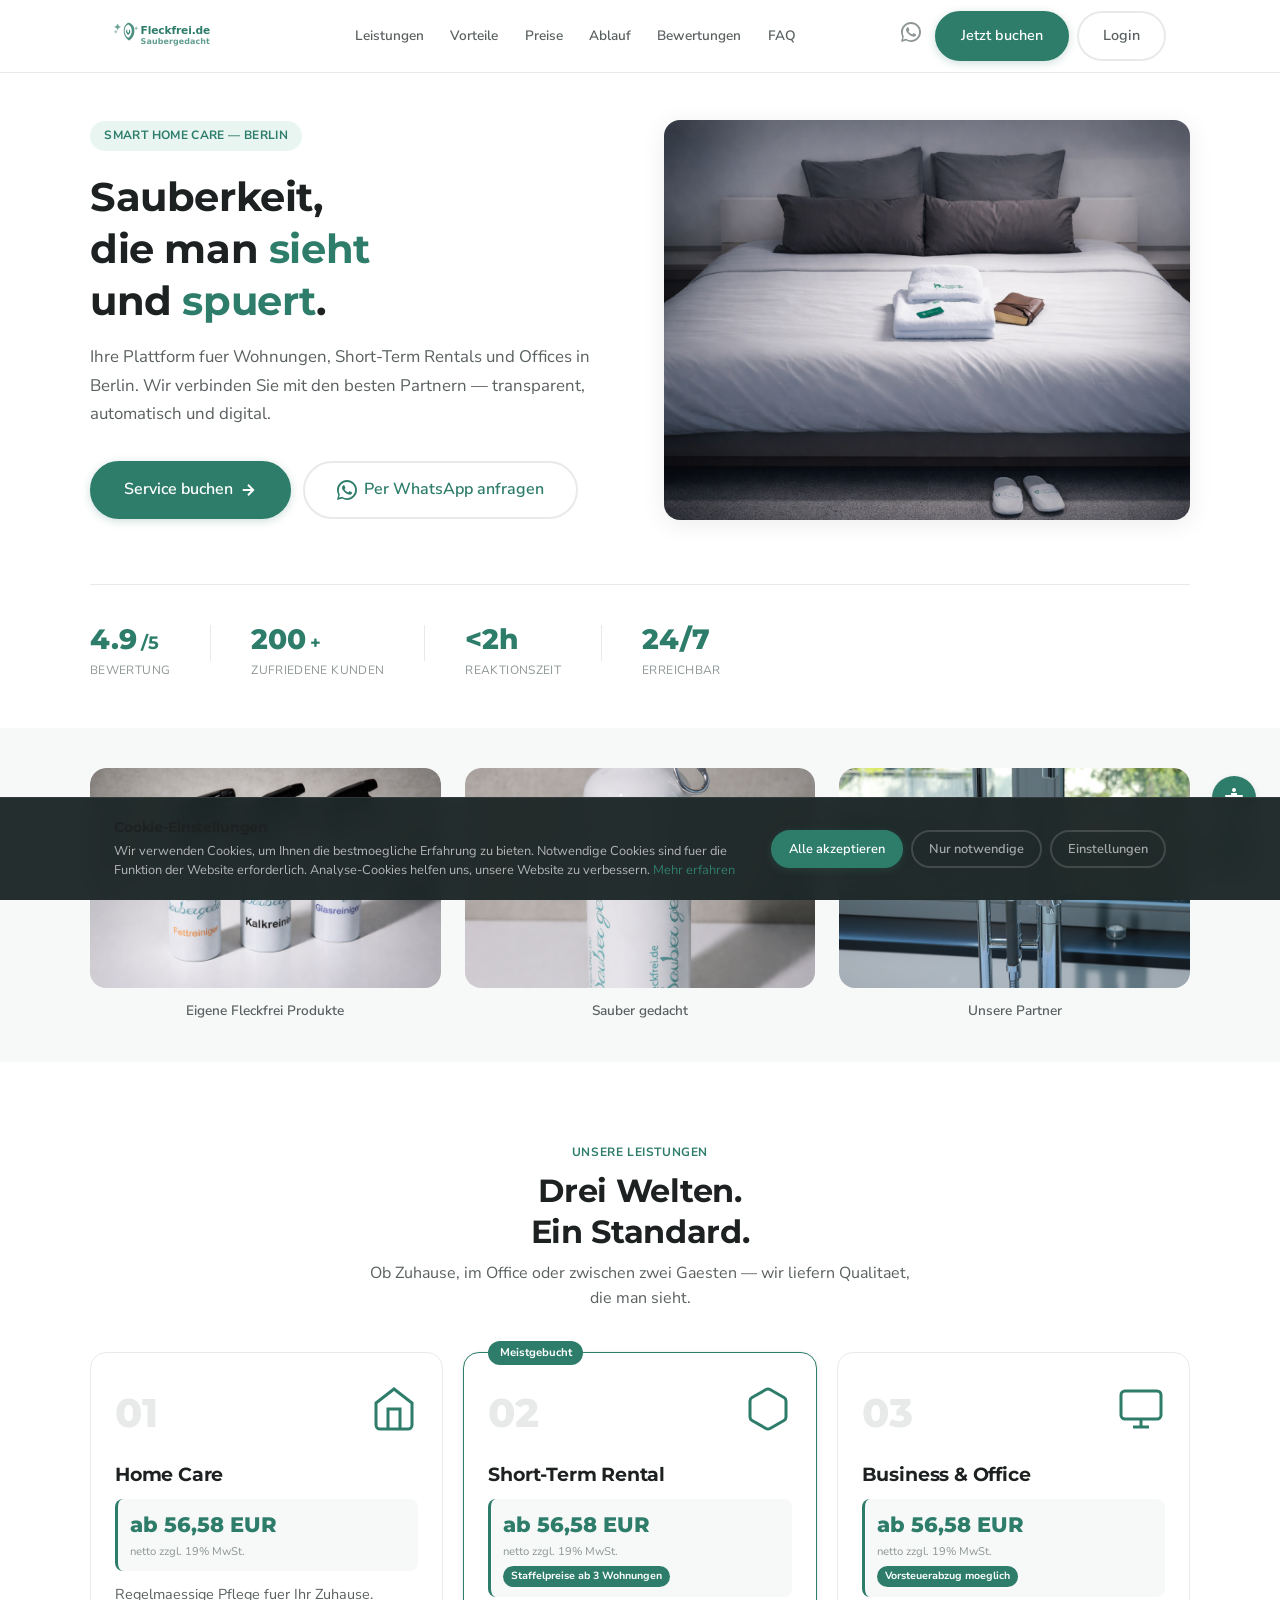
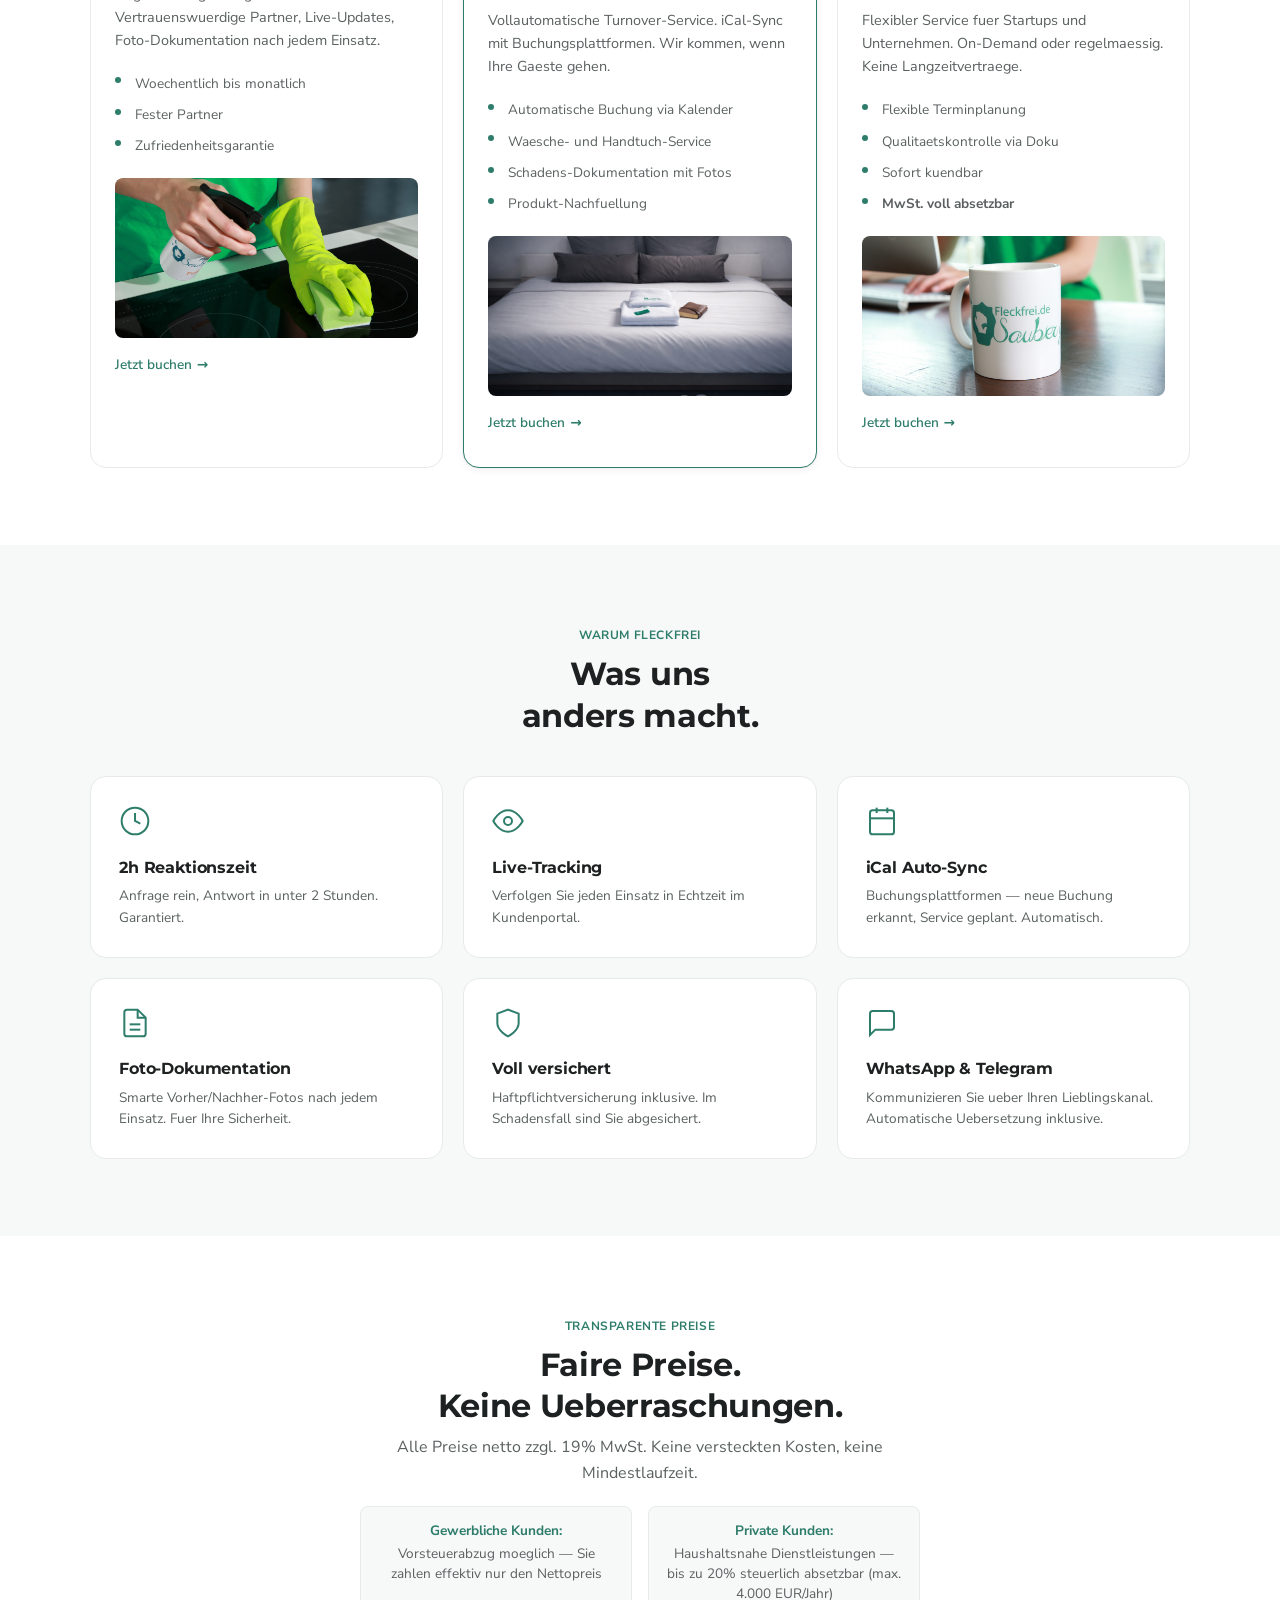
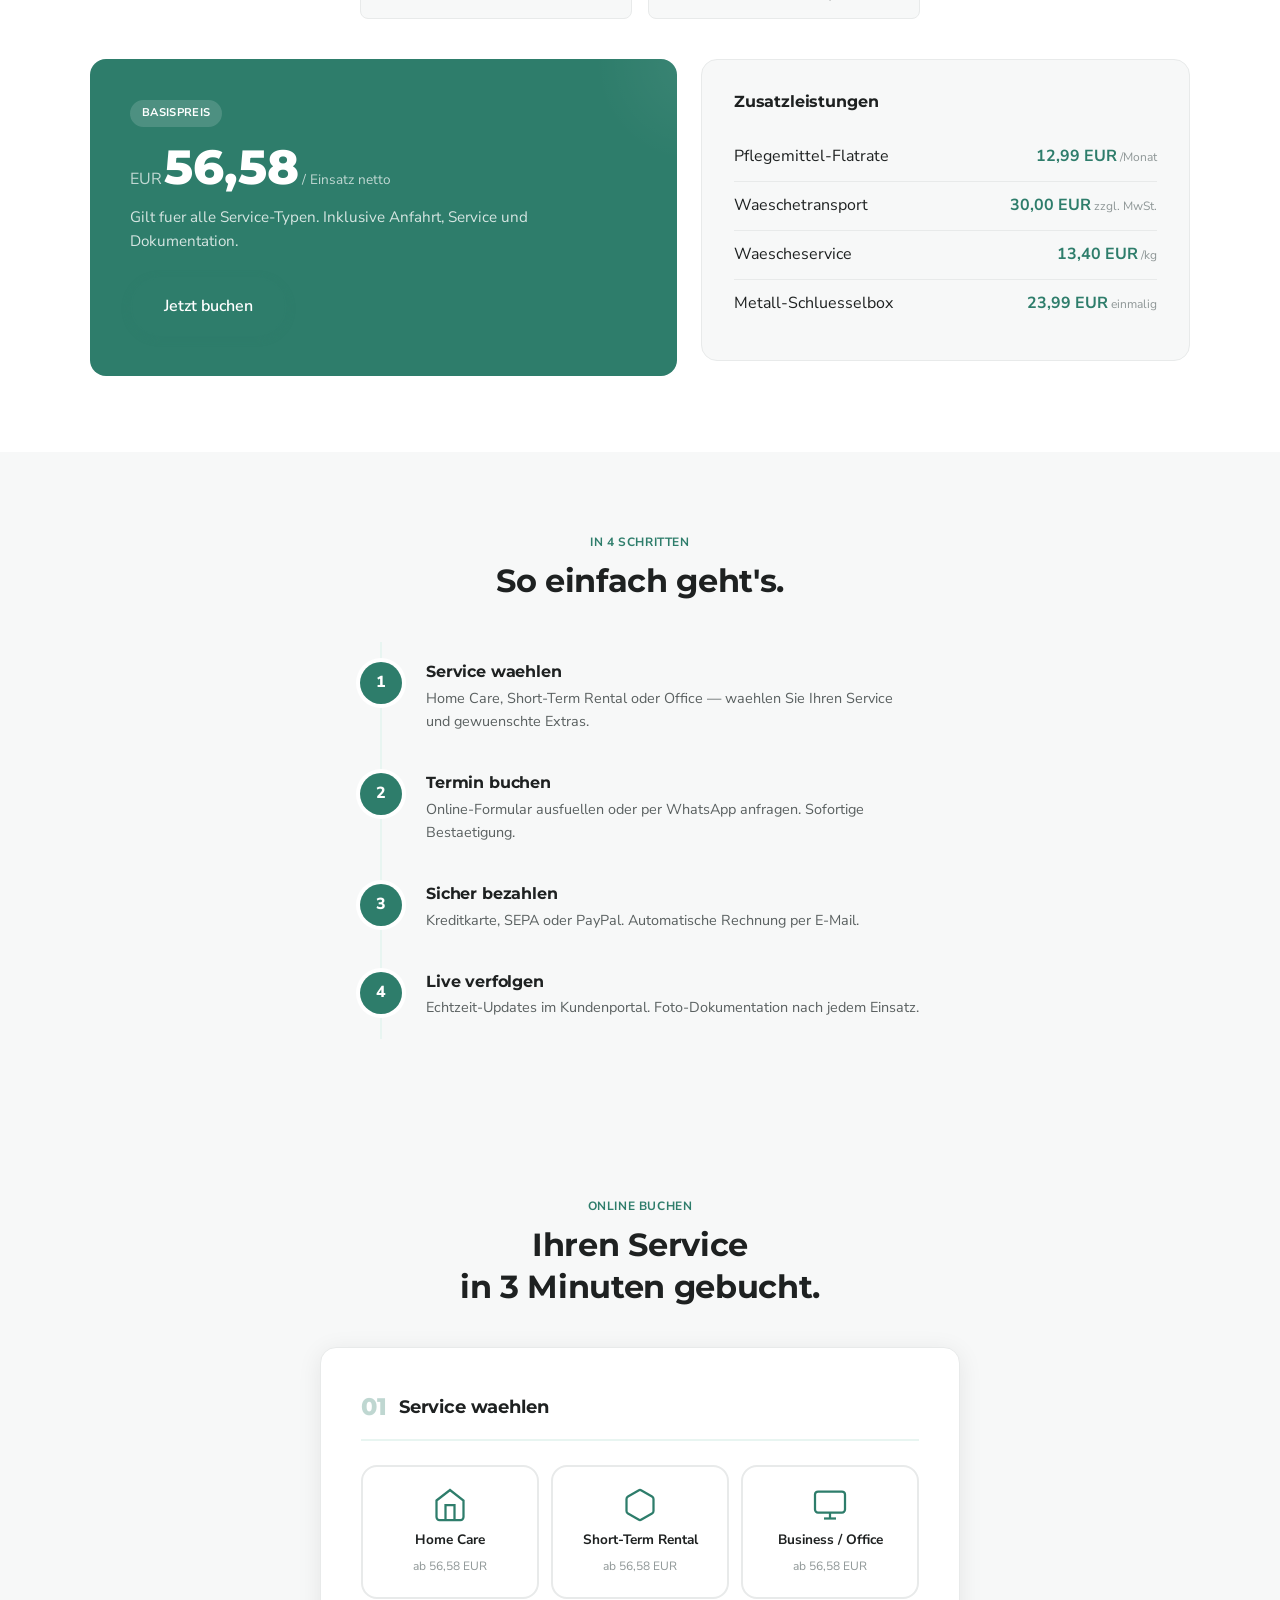
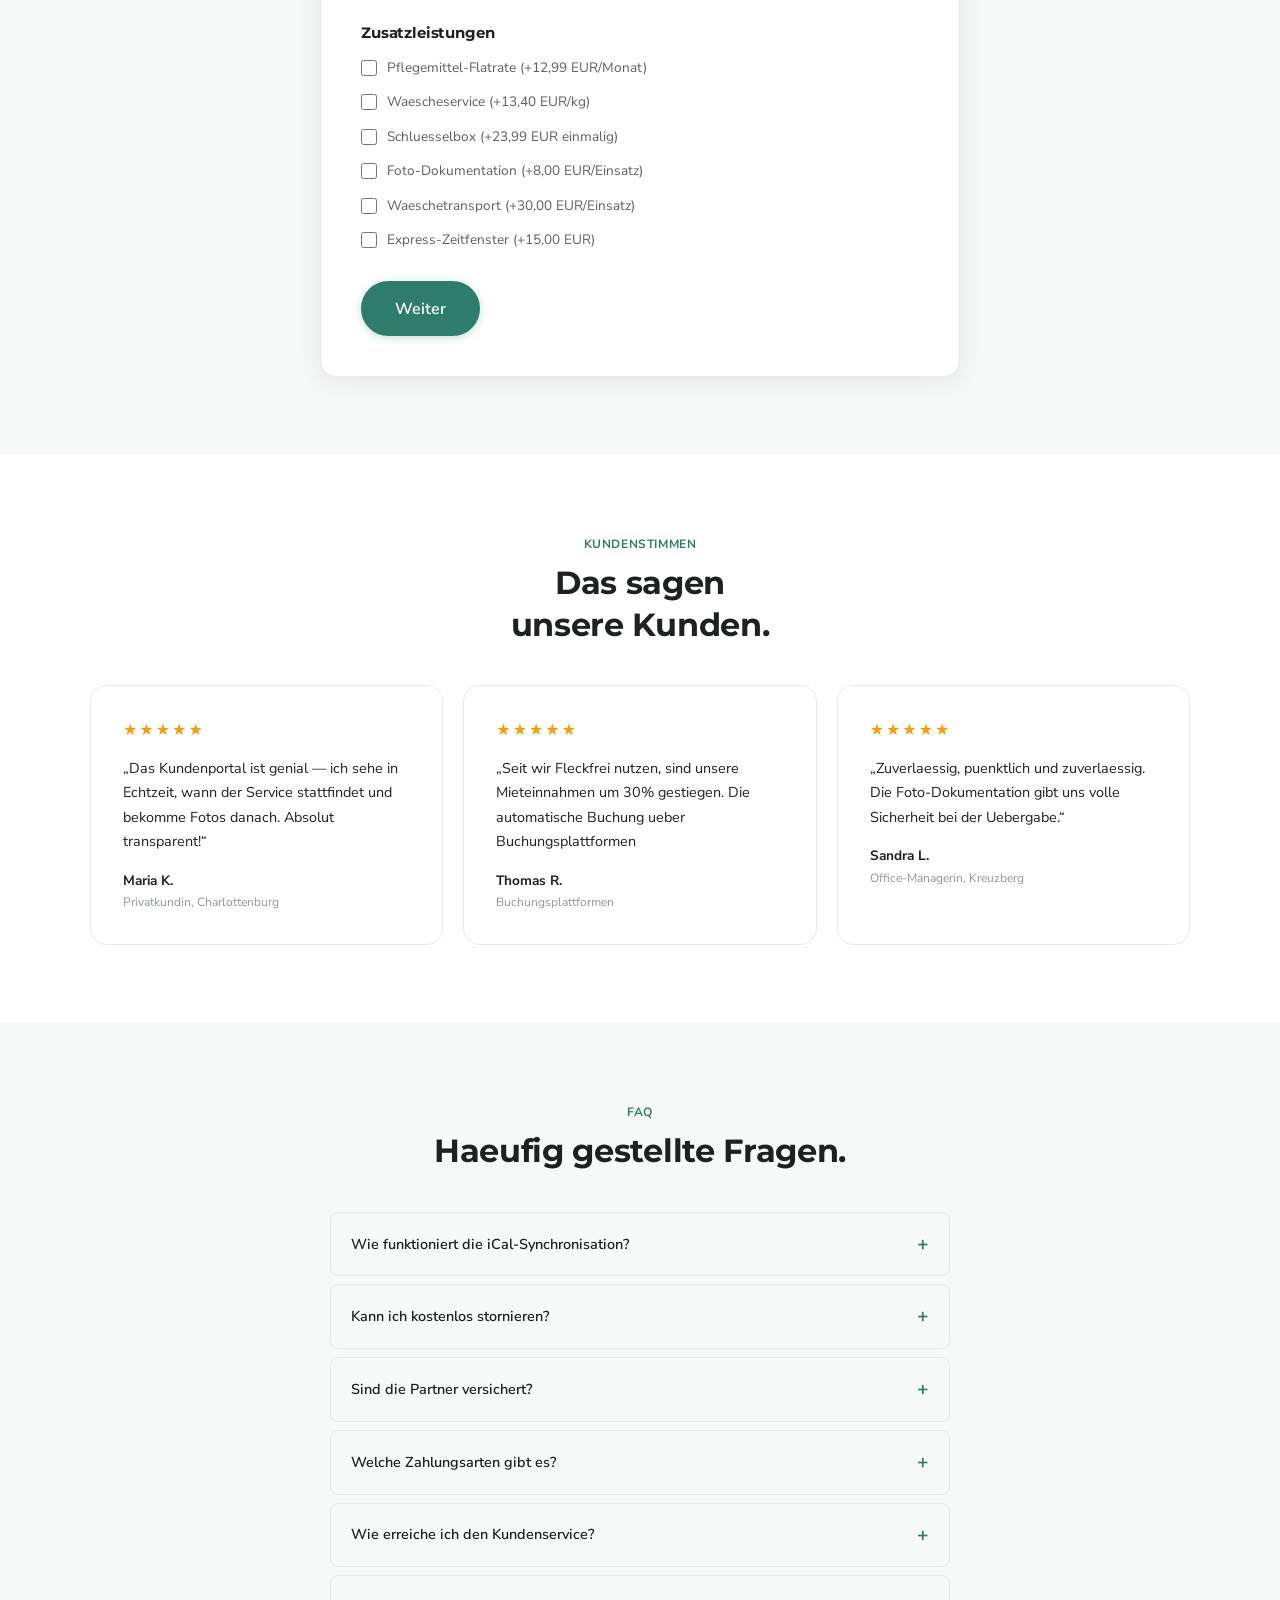
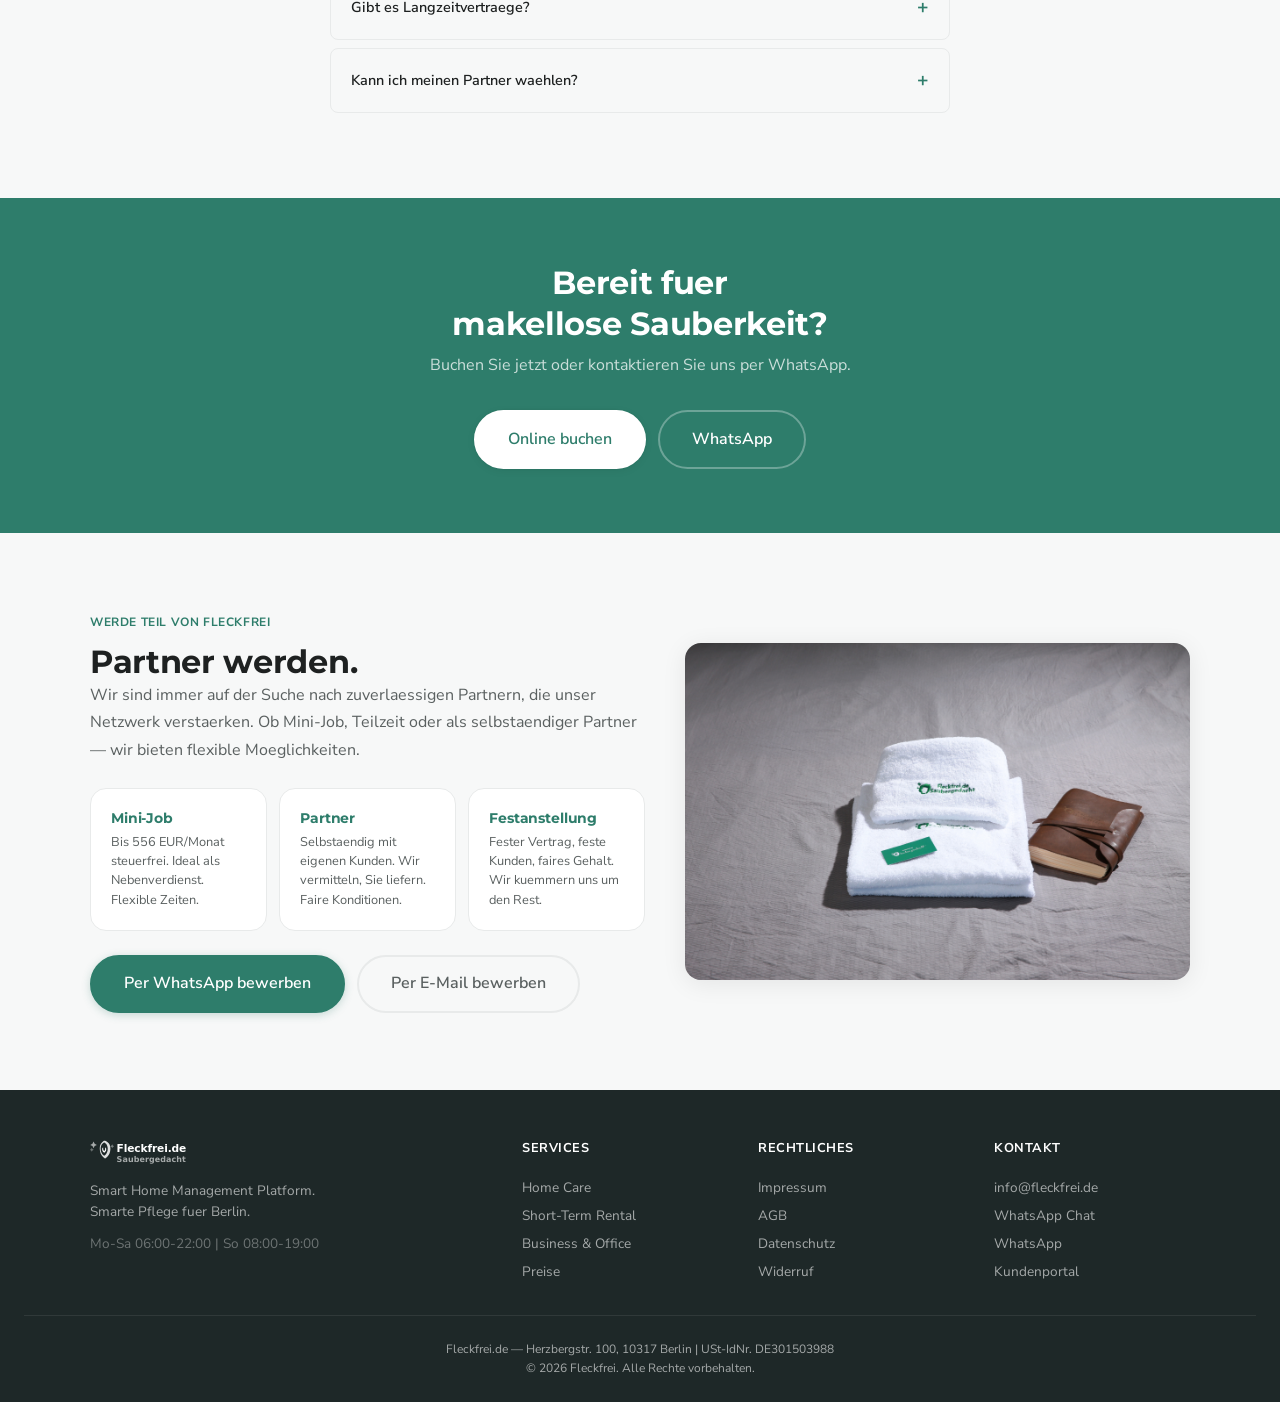
==== website/index.html @ f7773111 "Add styled docs (PDF-ready), backup fleckfrei.de website in repo - docs/technical-book.php: Styled H" ====
<!DOCTYPE html>
<html lang="de">
<head>
  <meta charset="utf-8"/>
  <meta name="viewport" content="width=device-width,initial-scale=1"/>
  <title>Fleckfrei — Smart Home Care Berlin | Smart. Sauber. Zuverlaessig.</title>
  <meta name="description" content="Fleckfrei — Home Care Service in Berlin fuer Wohnungen, Short-Term Rentals und Offices. Online buchen, live verfolgen. Ab 56,58 EUR netto."/>
  <meta name="keywords" content="Home Care Berlin, Smart Home Management, Buchungsplattformen"/>
  <meta name="robots" content="index,follow"/>
  <meta name="author" content="Fleckfrei"/>
  <meta name="theme-color" content="#2E7D6B"/>
  <link rel="canonical" href="https://fleckfrei.de/"/>

  <!-- Open Graph -->
  <meta property="og:title" content="Fleckfrei — Smart Home Care Berlin"/>
  <meta property="og:description" content="Berlins smartester Home Care Service. Online buchen, live verfolgen. Ab 56,58 EUR."/>
  <meta property="og:url" content="https://fleckfrei.de/"/>
  <meta property="og:type" content="website"/>
  <meta property="og:locale" content="de_DE"/>
  <meta property="og:site_name" content="Fleckfrei"/>

  <!-- Twitter Card -->
  <meta name="twitter:card" content="summary_large_image"/>
  <meta name="twitter:title" content="Fleckfrei — Smart Home Care Berlin"/>
  <meta name="twitter:description" content="Smart Home Care ab 56,58 EUR. Online buchen."/>
  <meta name="twitter:image" content="https://fleckfrei.de/img/hero-bed.png"/>
  <meta property="og:image:width" content="1200"/>
  <meta property="og:image:height" content="630"/>
  <meta property="og:image:type" content="image/png"/>
  <meta name="apple-mobile-web-app-capable" content="yes"/>
  <meta name="apple-mobile-web-app-title" content="Fleckfrei"/>
  <meta name="format-detection" content="telephone=no"/>
  <meta name="referrer" content="strict-origin-when-cross-origin"/>

  <!-- Structured Data -->
  <script type="application/ld+json">
  {
    "@context":"https://schema.org",
    "@type":"LocalBusiness",
    "name":"Fleckfrei",
    "description":"Smart Home Care fuer Wohnungen, Short-Term Rentals und Offices in Berlin",
    "url":"https://fleckfrei.de",
    "telephone":"",
    "email":"info@fleckfrei.de",
    "address":{"@type":"PostalAddress","streetAddress":"Herzbergstr. 100","addressLocality":"Berlin","postalCode":"10317","addressCountry":"DE"},
    "geo":{"@type":"GeoCoordinates","latitude":"52.5200","longitude":"13.4050"},
    "priceRange":"$$",
    "currenciesAccepted":"EUR",
    "paymentAccepted":"Kreditkarte, SEPA, PayPal",
    "areaServed":{"@type":"City","name":"Berlin"},
    "openingHoursSpecification":[
      {"@type":"OpeningHoursSpecification","dayOfWeek":["Monday","Tuesday","Wednesday","Thursday","Friday","Saturday"],"opens":"06:00","closes":"22:00"},
      {"@type":"OpeningHoursSpecification","dayOfWeek":"Sunday","opens":"08:00","closes":"19:00"}
    ],
    "aggregateRating":{"@type":"AggregateRating","ratingValue":"4.9","reviewCount":"200","bestRating":"5"},
    "sameAs":["https://wa.me/message/OVHQQCZT7WYAH1"]
  }
  </script>
  <script type="application/ld+json">
  {
    "@context":"https://schema.org",
    "@type":"Service",
    "serviceType":"Smart Home Care",
    "provider":{"@type":"LocalBusiness","name":"Fleckfrei"},
    "areaServed":{"@type":"City","name":"Berlin"},
    "hasOfferCatalog":{
      "@type":"OfferCatalog",
      "name":"Home Care Services",
      "itemListElement":[
        {"@type":"Offer","itemOffered":{"@type":"Service","name":"Home Care"},"price":"56.58","priceCurrency":"EUR"},
        {"@type":"Offer","itemOffered":{"@type":"Service","name":"Short-Term Rental Service"},"price":"56.58","priceCurrency":"EUR"},
        {"@type":"Offer","itemOffered":{"@type":"Service","name":"Business Service"},"price":"56.58","priceCurrency":"EUR"}
      ]
    }
  }
  </script>

  <link rel="icon" href="img/logo/favicon.svg"/>
  <meta property="og:image" content="https://fleckfrei.de/img/hero-bed.png"/>
  <link rel="preconnect" href="https://fonts.googleapis.com"/>
  <link rel="preconnect" href="https://fonts.gstatic.com" crossorigin/>
  <link href="https://fonts.googleapis.com/css2?family=Inter:wght@300;400;500;600;700;800;900&family=Playfair+Display:wght@600;700;800&display=swap" rel="stylesheet"/>
  <!-- PayPal SDK — replace CLIENT_ID with your PayPal client ID -->
  <script type="application/ld+json">
  {"@context":"https://schema.org","@type":"FAQPage","mainEntity":[
  {"@type":"Question","name":"Wie funktioniert die iCal-Synchronisation?","acceptedAnswer":{"@type":"Answer","text":"Verbinden Sie Ihren Kalender. Neue Buchungen werden automatisch erkannt und ein Service wird eingeplant."}},
  {"@type":"Question","name":"Kann ich kostenlos stornieren?","acceptedAnswer":{"@type":"Answer","text":"Ja, bis 2 Stunden vor dem Termin kostenfrei."}},
  {"@type":"Question","name":"Sind die Partner versichert?","acceptedAnswer":{"@type":"Answer","text":"Ja, alle Partner sind voll haftpflichtversichert."}},
  {"@type":"Question","name":"Welche Zahlungsarten gibt es?","acceptedAnswer":{"@type":"Answer","text":"Kreditkarte, Debitkarte, SEPA-Lastschrift und PayPal."}},
  {"@type":"Question","name":"Gibt es Langzeitvertraege?","acceptedAnswer":{"@type":"Answer","text":"Nein. Alle Services sind flexibel und jederzeit kuendbar."}}
  ]}
  </script>
  <link rel="stylesheet" href="css/fleckfrei-v2.css"/>
</head>
<body>

<!-- PRELOADER -->
<div class="preloader" id="preloader">
  <div class="preloader__logo" style="color:#fff;font-size:2rem;font-weight:800">fleckfrei.</div>
</div>

<!-- NAVBAR -->
<nav class="nav" id="nav">
  <div class="nav__inner">
    <a href="/" class="logo">
      <img src="img/logo/logo-nav.svg" alt="fleckfrei" class="logo__img" width="160" height="36"/>
    </a>
    <div class="nav__menu" id="navMenu">
      <a href="#leistungen">Leistungen</a>
      <a href="#vorteile">Vorteile</a>
      <a href="#preise">Preise</a>
      <a href="#ablauf">Ablauf</a>
      <a href="#bewertungen">Bewertungen</a>
      <a href="#faq">FAQ</a>
    </div>
    <div class="nav__right">
      <a href="https://wa.me/message/OVHQQCZT7WYAH1" class="nav__wa" target="_blank" aria-label="WhatsApp">
        <svg width="20" height="20" viewBox="0 0 24 24" fill="currentColor"><path d="M17.472 14.382c-.297-.149-1.758-.867-2.03-.967-.273-.099-.471-.148-.67.15-.197.297-.767.966-.94 1.164-.173.199-.347.223-.644.075-.297-.15-1.255-.463-2.39-1.475-.883-.788-1.48-1.761-1.653-2.059-.173-.297-.018-.458.13-.606.134-.133.298-.347.446-.52.149-.174.198-.298.298-.497.099-.198.05-.371-.025-.52-.075-.149-.669-1.612-.916-2.207-.242-.579-.487-.5-.669-.51-.173-.008-.371-.01-.57-.01-.198 0-.52.074-.792.372-.272.297-1.04 1.016-1.04 2.479 0 1.462 1.065 2.875 1.213 3.074.149.198 2.096 3.2 5.077 4.487.709.306 1.262.489 1.694.625.712.227 1.36.195 1.871.118.571-.085 1.758-.719 2.006-1.413.248-.694.248-1.289.173-1.413-.074-.124-.272-.198-.57-.347z"/><path d="M12 0C5.373 0 0 5.373 0 12c0 2.138.56 4.143 1.54 5.886L0 24l6.304-1.654A11.955 11.955 0 0012 24c6.627 0 12-5.373 12-12S18.627 0 12 0zm0 21.75c-1.97 0-3.839-.53-5.455-1.45l-.39-.232-3.744.982.999-3.648-.254-.404A9.715 9.715 0 012.25 12 9.75 9.75 0 0112 2.25 9.75 9.75 0 0121.75 12 9.75 9.75 0 0112 21.75z"/></svg>
      </a>
      <a href="#buchen" class="btn btn--cta">Jetzt buchen</a>
      <a href="https://app.fleckfrei.de" class="btn btn--glass" target="_blank" rel="noopener noreferrer">Login</a>
      <button class="burger" id="burger" aria-label="Menu"><span></span><span></span><span></span></button>
    </div>
  </div>
</nav>

<!-- HERO -->
<header class="hero">
  <div class="hero__bg"></div>
  <div class="hero__inner">
    <div class="hero__content" data-animate="fade-up">
      <div class="hero__eyebrow">Smart Home Care &mdash; Berlin</div>
      <h1>Sauberkeit,<br/>die man <em>sieht</em><br/>und <em>spuert</em>.</h1>
      <p class="hero__lead">Ihre Plattform fuer Wohnungen, Short-Term Rentals und Offices in Berlin. Wir verbinden Sie mit den besten Partnern — transparent, automatisch und digital.</p>
      <div class="hero__actions">
        <a href="#buchen" class="btn btn--cta btn--xl">
          Service buchen
          <svg width="18" height="18" viewBox="0 0 24 24" fill="none" stroke="currentColor" stroke-width="2.5"><path d="M5 12h14M12 5l7 7-7 7"/></svg>
        </a>
        <a href="https://wa.me/message/OVHQQCZT7WYAH1" class="btn btn--wa btn--xl" target="_blank" rel="noopener noreferrer">
          <svg width="20" height="20" viewBox="0 0 24 24" fill="currentColor"><path d="M17.472 14.382c-.297-.149-1.758-.867-2.03-.967-.273-.099-.471-.148-.67.15-.197.297-.767.966-.94 1.164-.173.199-.347.223-.644.075-.297-.15-1.255-.463-2.39-1.475-.883-.788-1.48-1.761-1.653-2.059-.173-.297-.018-.458.13-.606.134-.133.298-.347.446-.52.149-.174.198-.298.298-.497.099-.198.05-.371-.025-.52-.075-.149-.669-1.612-.916-2.207-.242-.579-.487-.5-.669-.51-.173-.008-.371-.01-.57-.01-.198 0-.52.074-.792.372-.272.297-1.04 1.016-1.04 2.479 0 1.462 1.065 2.875 1.213 3.074.149.198 2.096 3.2 5.077 4.487.709.306 1.262.489 1.694.625.712.227 1.36.195 1.871.118.571-.085 1.758-.719 2.006-1.413.248-.694.248-1.289.173-1.413-.074-.124-.272-.198-.57-.347z"/><path d="M12 0C5.373 0 0 5.373 0 12c0 2.138.56 4.143 1.54 5.886L0 24l6.304-1.654A11.955 11.955 0 0012 24c6.627 0 12-5.373 12-12S18.627 0 12 0zm0 21.75c-1.97 0-3.839-.53-5.455-1.45l-.39-.232-3.744.982.999-3.648-.254-.404A9.715 9.715 0 012.25 12 9.75 9.75 0 0112 2.25 9.75 9.75 0 0121.75 12 9.75 9.75 0 0112 21.75z"/></svg>
          Per WhatsApp anfragen
        </a>
      </div>
    </div>
    <div class="hero__image" data-animate="fade-up" data-delay="100">
      <img src="img/hero-bed.png" alt="Fleckfrei - Zuverlaessig vorbereitetes Hotelbett mit gebrandeten Handtuechern" width="600" height="400" loading="eager"/>
    </div>
    <div class="hero__metrics" data-animate="fade-up" data-delay="200">
      <div class="metric">
        <span class="metric__value" data-count="4.9">0</span>
        <span class="metric__unit">/5</span>
        <span class="metric__label">Bewertung</span>
      </div>
      <div class="metric__divider"></div>
      <div class="metric">
        <span class="metric__value" data-count="200">0</span>
        <span class="metric__unit">+</span>
        <span class="metric__label">Zufriedene Kunden</span>
      </div>
      <div class="metric__divider"></div>
      <div class="metric">
        <span class="metric__value">&lt;2h</span>
        <span class="metric__label">Reaktionszeit</span>
      </div>
      <div class="metric__divider"></div>
      <div class="metric">
        <span class="metric__value">24/7</span>
        <span class="metric__label">Erreichbar</span>
      </div>
    </div>
  </div>
  <div class="hero__scroll">
    <span>Mehr entdecken</span>
    <div class="hero__scroll-line"></div>
  </div>
</header>

<!-- PRODUKTE SHOWCASE -->
<section class="showcase">
  <div class="showcase__inner">
    <div class="showcase__item" data-animate="fade-up">
      <img src="img/produkte.png" alt="Fleckfrei eigene Pflegeprodukte - Fettloeser, Kalkloeser, Glasloeser" width="400" height="300" loading="lazy"/>
      <span>Eigene Fleckfrei Produkte</span>
    </div>
    <div class="showcase__item" data-animate="fade-up" data-delay="100">
      <img src="img/flasche.png" alt="Fleckfrei Trinkflasche - Sauber gedacht" width="300" height="400" loading="lazy"/>
      <span>Sauber gedacht</span>
    </div>
    <div class="showcase__item" data-animate="fade-up" data-delay="200">
      <img src="img/arbeit-3.jpg" alt="Fleckfrei Partner bei der Arbeit" width="400" height="300" loading="lazy"/>
      <span>Unsere Partner</span>
    </div>
  </div>
</section>


<!-- LEISTUNGEN -->
<section class="section" id="leistungen">
  <div class="section__inner">
    <div class="section__header" data-animate="fade-up">
      <span class="label">Unsere Leistungen</span>
      <h2>Drei Welten.<br/>Ein Standard.</h2>
      <p class="section__sub">Ob Zuhause, im Office oder zwischen zwei Gaesten — wir liefern Qualitaet, die man sieht.</p>
    </div>

    <div class="services-grid">
      <article class="service-card" data-animate="fade-up">
        <div class="service-card__visual">
          <div class="service-card__num">01</div>
          <div class="service-card__icon">
            <svg width="48" height="48" viewBox="0 0 24 24" fill="none" stroke="currentColor" stroke-width="1.5"><path d="M3 9l9-7 9 7v11a2 2 0 01-2 2H5a2 2 0 01-2-2z"/><polyline points="9 22 9 12 15 12 15 22"/></svg>
          </div>
        </div>
        <h3>Home Care</h3>
        <div class="service-card__price">
          <span class="service-card__amount">ab 56,58 EUR</span>
          <span class="service-card__vat">netto zzgl. 19% MwSt.</span>
        </div>
        <p>Regelmaessige Pflege fuer Ihr Zuhause. Vertrauenswuerdige Partner, Live-Updates, Foto-Dokumentation nach jedem Einsatz.</p>
        <ul>
          <li>Woechentlich bis monatlich</li>
          <li>Fester Partner</li>
          <li>Zufriedenheitsgarantie</li>
        </ul>
        <img src="img/kueche.jpg" alt="Fleckfrei Kuechenpflege" class="service-card__img" loading="lazy"/>
        <a href="#buchen" class="service-card__link">Jetzt buchen <span>&rarr;</span></a>
      </article>

      <article class="service-card service-card--featured" data-animate="fade-up" data-delay="100">
        <div class="service-card__badge">Meistgebucht</div>
        <div class="service-card__visual">
          <div class="service-card__num">02</div>
          <div class="service-card__icon">
            <svg width="48" height="48" viewBox="0 0 24 24" fill="none" stroke="currentColor" stroke-width="1.5"><path d="M21 16V8a2 2 0 00-1-1.73l-7-4a2 2 0 00-2 0l-7 4A2 2 0 003 8v8a2 2 0 001 1.73l7 4a2 2 0 002 0l7-4A2 2 0 0021 16z"/></svg>
          </div>
        </div>
        <h3>Short-Term Rental</h3>
        <div class="service-card__price">
          <span class="service-card__amount">ab 56,58 EUR</span>
          <span class="service-card__vat">netto zzgl. 19% MwSt.</span>
          <span class="service-card__vat-badge">Staffelpreise ab 3 Wohnungen</span>
        </div>
        <p>Vollautomatische Turnover-Service. iCal-Sync mit Buchungsplattformen. Wir kommen, wenn Ihre Gaeste gehen.</p>
        <ul>
          <li>Automatische Buchung via Kalender</li>
          <li>Waesche- und Handtuch-Service</li>
          <li>Schadens-Dokumentation mit Fotos</li>
          <li>Produkt-Nachfuellung</li>
        </ul>
        <img src="img/hero-bed.png" alt="Short-Term Rental Service" class="service-card__img" loading="lazy"/>
        <a href="#buchen" class="service-card__link">Jetzt buchen <span>&rarr;</span></a>
      </article>

      <article class="service-card" data-animate="fade-up" data-delay="200">
        <div class="service-card__visual">
          <div class="service-card__num">03</div>
          <div class="service-card__icon">
            <svg width="48" height="48" viewBox="0 0 24 24" fill="none" stroke="currentColor" stroke-width="1.5"><rect x="2" y="3" width="20" height="14" rx="2" ry="2"/><line x1="8" y1="21" x2="16" y2="21"/><line x1="12" y1="17" x2="12" y2="21"/></svg>
          </div>
        </div>
        <h3>Business &amp; Office</h3>
        <div class="service-card__price">
          <span class="service-card__amount">ab 56,58 EUR</span>
          <span class="service-card__vat">netto zzgl. 19% MwSt.</span>
          <span class="service-card__vat-badge">Vorsteuerabzug moeglich</span>
        </div>
        <p>Flexibler Service fuer Startups und Unternehmen. On-Demand oder regelmaessig. Keine Langzeitvertraege.</p>
        <ul>
          <li>Flexible Terminplanung</li>
          <li>Qualitaetskontrolle via Doku</li>
          <li>Sofort kuendbar</li>
          <li><strong>MwSt. voll absetzbar</strong></li>
        </ul>
        <img src="img/buero.jpg" alt="Fleckfrei Business Service" class="service-card__img" loading="lazy"/>
        <a href="#buchen" class="service-card__link">Jetzt buchen <span>&rarr;</span></a>
      </article>
    </div>
  </div>
</section>

<!-- VORTEILE -->
<section class="section section--dark" id="vorteile">
  <div class="section__inner">
    <div class="section__header" data-animate="fade-up">
      <span class="label label--light">Warum Fleckfrei</span>
      <h2>Was uns<br/>anders macht.</h2>
    </div>
    <div class="features-grid">
      <div class="feature" data-animate="fade-up">
        <div class="feature__icon">
          <svg width="32" height="32" viewBox="0 0 24 24" fill="none" stroke="currentColor" stroke-width="1.5"><circle cx="12" cy="12" r="10"/><path d="M12 6v6l4 2"/></svg>
        </div>
        <h4>2h Reaktionszeit</h4>
        <p>Anfrage rein, Antwort in unter 2 Stunden. Garantiert.</p>
      </div>
      <div class="feature" data-animate="fade-up" data-delay="50">
        <div class="feature__icon">
          <svg width="32" height="32" viewBox="0 0 24 24" fill="none" stroke="currentColor" stroke-width="1.5"><path d="M1 12s4-8 11-8 11 8 11 8-4 8-11 8-11-8-11-8z"/><circle cx="12" cy="12" r="3"/></svg>
        </div>
        <h4>Live-Tracking</h4>
        <p>Verfolgen Sie jeden Einsatz in Echtzeit im Kundenportal.</p>
      </div>
      <div class="feature" data-animate="fade-up" data-delay="100">
        <div class="feature__icon">
          <svg width="32" height="32" viewBox="0 0 24 24" fill="none" stroke="currentColor" stroke-width="1.5"><rect x="3" y="4" width="18" height="18" rx="2" ry="2"/><line x1="16" y1="2" x2="16" y2="6"/><line x1="8" y1="2" x2="8" y2="6"/><line x1="3" y1="10" x2="21" y2="10"/></svg>
        </div>
        <h4>iCal Auto-Sync</h4>
        <p>Buchungsplattformen — neue Buchung erkannt, Service geplant. Automatisch.</p>
      </div>
      <div class="feature" data-animate="fade-up" data-delay="150">
        <div class="feature__icon">
          <svg width="32" height="32" viewBox="0 0 24 24" fill="none" stroke="currentColor" stroke-width="1.5"><path d="M14 2H6a2 2 0 00-2 2v16a2 2 0 002 2h12a2 2 0 002-2V8z"/><polyline points="14 2 14 8 20 8"/><line x1="16" y1="13" x2="8" y2="13"/><line x1="16" y1="17" x2="8" y2="17"/></svg>
        </div>
        <h4>Foto-Dokumentation</h4>
        <p>Smarte Vorher/Nachher-Fotos nach jedem Einsatz. Fuer Ihre Sicherheit.</p>
      </div>
      <div class="feature" data-animate="fade-up" data-delay="200">
        <div class="feature__icon">
          <svg width="32" height="32" viewBox="0 0 24 24" fill="none" stroke="currentColor" stroke-width="1.5"><path d="M12 22s8-4 8-10V5l-8-3-8 3v7c0 6 8 10 8 10z"/></svg>
        </div>
        <h4>Voll versichert</h4>
        <p>Haftpflichtversicherung inklusive. Im Schadensfall sind Sie abgesichert.</p>
      </div>
      <div class="feature" data-animate="fade-up" data-delay="250">
        <div class="feature__icon">
          <svg width="32" height="32" viewBox="0 0 24 24" fill="none" stroke="currentColor" stroke-width="1.5"><path d="M21 15a2 2 0 01-2 2H7l-4 4V5a2 2 0 012-2h14a2 2 0 012 2z"/></svg>
        </div>
        <h4>WhatsApp &amp; Telegram</h4>
        <p>Kommunizieren Sie ueber Ihren Lieblingskanal. Automatische Uebersetzung inklusive.</p>
      </div>
    </div>
  </div>
</section>

<!-- PREISE -->
<section class="section" id="preise">
  <div class="section__inner">
    <div class="section__header" data-animate="fade-up">
      <span class="label">Transparente Preise</span>
      <h2>Faire Preise.<br/>Keine Ueberraschungen.</h2>
      <p class="section__sub">Alle Preise netto zzgl. 19% MwSt. Keine versteckten Kosten, keine Mindestlaufzeit.</p>
      <div class="vat-info">
        <div class="vat-info__item">
          <strong>Gewerbliche Kunden:</strong> Vorsteuerabzug moeglich — Sie zahlen effektiv nur den Nettopreis
        </div>
        <div class="vat-info__item">
          <strong>Private Kunden:</strong> Haushaltsnahe Dienstleistungen — bis zu 20% steuerlich absetzbar (max. 4.000 EUR/Jahr)
        </div>
      </div>
    </div>
    <div class="pricing" data-animate="fade-up">
      <div class="pricing__main">
        <div class="pricing__highlight">
          <span class="pricing__badge">Basispreis</span>
          <div class="pricing__amount">
            <span class="pricing__currency">EUR</span>
            <span class="pricing__number">56,58</span>
            <span class="pricing__period">/ Einsatz netto</span>
          </div>
          <p>Gilt fuer alle Service-Typen. Inklusive Anfahrt, Service und Dokumentation.</p>
          <a href="#buchen" class="btn btn--cta btn--xl" style="margin-top:1.5rem">Jetzt buchen</a>
        </div>
      </div>
      <div class="pricing__extras">
        <h4>Zusatzleistungen</h4>
        <div class="pricing__item">
          <span>Pflegemittel-Flatrate</span>
          <span class="pricing__item-price">12,99 EUR<small>/Monat</small></span>
        </div>
        <div class="pricing__item">
          <span>Waeschetransport</span>
          <span class="pricing__item-price">30,00 EUR<small>zzgl. MwSt.</small></span>
        </div>
        <div class="pricing__item">
          <span>Waescheservice</span>
          <span class="pricing__item-price">13,40 EUR<small>/kg</small></span>
        </div>
        <div class="pricing__item">
          <span>Metall-Schluesselbox</span>
          <span class="pricing__item-price">23,99 EUR<small>einmalig</small></span>
        </div>
      </div>
    </div>
  </div>
</section>

<!-- ABLAUF -->
<section class="section section--alt" id="ablauf">
  <div class="section__inner">
    <div class="section__header" data-animate="fade-up">
      <span class="label">In 4 Schritten</span>
      <h2>So einfach geht's.</h2>
    </div>
    <div class="timeline">
      <div class="timeline__step" data-animate="fade-up">
        <div class="timeline__marker">1</div>
        <div class="timeline__content">
          <h4>Service waehlen</h4>
          <p>Home Care, Short-Term Rental oder Office — waehlen Sie Ihren Service und gewuenschte Extras.</p>
        </div>
      </div>
      <div class="timeline__step" data-animate="fade-up" data-delay="100">
        <div class="timeline__marker">2</div>
        <div class="timeline__content">
          <h4>Termin buchen</h4>
          <p>Online-Formular ausfuellen oder per WhatsApp anfragen. Sofortige Bestaetigung.</p>
        </div>
      </div>
      <div class="timeline__step" data-animate="fade-up" data-delay="200">
        <div class="timeline__marker">3</div>
        <div class="timeline__content">
          <h4>Sicher bezahlen</h4>
          <p>Kreditkarte, SEPA oder PayPal. Automatische Rechnung per E-Mail.</p>
        </div>
      </div>
      <div class="timeline__step" data-animate="fade-up" data-delay="300">
        <div class="timeline__marker">4</div>
        <div class="timeline__content">
          <h4>Live verfolgen</h4>
          <p>Echtzeit-Updates im Kundenportal. Foto-Dokumentation nach jedem Einsatz.</p>
        </div>
      </div>
    </div>
  </div>
</section>

<!-- BOOKING -->
<section class="section section--booking" id="buchen">
  <div class="section__inner">
    <div class="section__header" data-animate="fade-up">
      <span class="label">Online Buchen</span>
      <h2>Ihren Service<br/>in 3 Minuten gebucht.</h2>
    </div>
    <form class="book" id="bookingForm">
      <!-- Step 1 -->
      <div class="book__step active" data-step="1">
        <div class="book__step-header">
          <span class="book__step-num">01</span>
          <h3>Service waehlen</h3>
        </div>
        <div class="book__services">
          <label class="book__option">
            <input type="radio" name="service" value="privathaushalt" required/>
            <div class="book__option-card">
              <svg width="36" height="36" viewBox="0 0 24 24" fill="none" stroke="currentColor" stroke-width="1.5"><path d="M3 9l9-7 9 7v11a2 2 0 01-2 2H5a2 2 0 01-2-2z"/><polyline points="9 22 9 12 15 12 15 22"/></svg>
              <strong>Home Care</strong>
              <span class="book__dynamic-price" data-type="private">ab 56,58 EUR</span>
            </div>
          </label>
          <label class="book__option">
            <input type="radio" name="service" value="ferienwohnung"/>
            <div class="book__option-card">
              <svg width="36" height="36" viewBox="0 0 24 24" fill="none" stroke="currentColor" stroke-width="1.5"><path d="M21 16V8a2 2 0 00-1-1.73l-7-4a2 2 0 00-2 0l-7 4A2 2 0 003 8v8a2 2 0 001 1.73l7 4a2 2 0 002 0l7-4A2 2 0 0021 16z"/></svg>
              <strong>Short-Term Rental</strong>
              <span class="book__dynamic-price" data-type="str">ab 56,58 EUR</span>
            </div>
          </label>
          <label class="book__option">
            <input type="radio" name="service" value="buero"/>
            <div class="book__option-card">
              <svg width="36" height="36" viewBox="0 0 24 24" fill="none" stroke="currentColor" stroke-width="1.5"><rect x="2" y="3" width="20" height="14" rx="2"/><line x1="8" y1="21" x2="16" y2="21"/><line x1="12" y1="17" x2="12" y2="21"/></svg>
              <strong>Business / Office</strong>
              <span class="book__dynamic-price" data-type="office">ab 56,58 EUR</span>
            </div>
          </label>
        </div>
        <div class="book__extras">
          <h4>Zusatzleistungen</h4>
          <label class="book__check"><input type="checkbox" name="extras" value="pflegemittel"/><span>Pflegemittel-Flatrate (+12,99 EUR/Monat)</span></label>
          <label class="book__check"><input type="checkbox" name="extras" value="waesche"/><span>Waescheservice (+13,40 EUR/kg)</span></label>
          <label class="book__check"><input type="checkbox" name="extras" value="schluesselbox"/><span>Schluesselbox (+23,99 EUR einmalig)</span></label>
          <label class="book__check"><input type="checkbox" name="extras" value="fotodoku"/><span>Foto-Dokumentation (+8,00 EUR/Einsatz)</span></label>
          <label class="book__check"><input type="checkbox" name="extras" value="waeschetransport"/><span>Waeschetransport (+30,00 EUR/Einsatz)</span></label>
          <label class="book__check"><input type="checkbox" name="extras" value="expressSlot"/><span>Express-Zeitfenster (+15,00 EUR)</span></label>
        </div>
        <!-- Buchungsplattformen
        <div class="book__str-fields" id="strFields" style="display:none">
          <h4>Buchungsplattformen</h4>
          <div class="field" style="max-width:300px">
            <label>Anzahl Wohnungen</label>
            <input type="number" name="numProperties" value="1" min="1" max="50" placeholder="1"/>
            <small class="book__discount-hint" id="multiPropertyHint"></small>
          </div>
        </div>
        <!-- Live price preview -->
        <div class="book__price-preview" id="pricePreview" style="display:none">
          <div class="book__price-tag">
            <span>Geschaetzter Preis:</span>
            <strong id="livePrice">--</strong>
            <small>netto / Einsatz</small>
          </div>
        </div>
        <button type="button" class="btn btn--cta btn--xl book__next" onclick="goStep(2)">Weiter</button>
      </div>

      <!-- Step 2 -->
      <div class="book__step" data-step="2">
        <div class="book__step-header">
          <span class="book__step-num">02</span>
          <h3>Ihre Daten</h3>
        </div>
        <div class="book__grid">
          <div class="field"><label>Vor- und Nachname *</label><input type="text" name="name" autocomplete="name" required placeholder="Max Mustermann"/></div>
          <div class="field"><label>E-Mail *</label><input type="email" name="email" autocomplete="email" required placeholder="max@beispiel.de"/></div>
          <div class="field"><label>Telefon *</label><input type="tel" name="phone" autocomplete="tel" pattern="^\+?[0-9\s\-()]{7,}$" required placeholder="+49 170 1234567"/></div>
          <div class="field"><label>Adresse *</label><input type="text" name="address" autocomplete="street-address" required placeholder="Musterstr. 12, 10115 Berlin"/></div>
          <div class="field"><label>Flaeche (m2) *</label><input type="number" name="sqm" required placeholder="65" min="10" max="500"/></div>
          <div class="field"><label>Zimmer</label><input type="number" name="rooms" placeholder="3" min="1" max="20"/></div>
          <div class="field"><label>Wunschtermin *</label><input type="date" name="date" required/></div>
          <div class="field"><label>Uhrzeit *</label>
            <select name="time" required>
              <option value="">Bitte waehlen</option>
              <option>06:00</option><option>07:00</option><option>08:00</option><option>09:00</option><option>10:00</option><option>11:00</option><option>12:00</option><option>13:00</option><option>14:00</option><option>15:00</option><option>16:00</option><option>17:00</option><option>18:00</option><option>19:00</option><option>20:00</option>
            </select>
          </div>
          <div class="field"><label>Klingelname *</label><input type="text" name="doorbell" required placeholder="Name am Klingelschild"/></div>
          <div class="field"><label>Etage</label>
            <select name="floor">
              <option value="eg">EG</option>
              <option value="1">1. OG</option><option value="2">2. OG</option><option value="3">3. OG</option>
              <option value="4">4. OG</option><option value="5">5. OG</option><option value="6+">6+ OG</option>
              <option value="dg">DG</option>
            </select>
          </div>
          <div class="field"><label>Aufzug</label>
            <select name="elevator">
              <option value="ja">Ja, Aufzug vorhanden</option>
              <option value="nein">Nein, kein Aufzug</option>
            </select>
          </div>
          <div class="field"><label>Zugang</label>
            <select name="access">
              <option value="klingeln">Klingeln</option>
              <option value="schluessel">Schluessel hinterlegt</option>
              <option value="code">Tuercode</option>
              <option value="smartlock">Smartlock</option>
            </select>
          </div>
          <div class="field field--full"><label>Haeufigkeit</label>
            <select name="frequency">
              <option value="einmalig">Einmalig</option>
              <option value="woechentlich">Woechentlich</option>
              <option value="2-woechentlich">Alle 2 Wochen</option>
              <option value="monatlich">Monatlich</option>
            </select>
          </div>
          <div class="field field--full"><label>Anmerkungen</label><textarea name="notes" rows="3" placeholder="Zugang, Schluessel, besondere Wuensche..."></textarea></div>
        </div>
        <div class="book__nav">
          <button type="button" class="btn btn--ghost" onclick="goStep(1)">Zurueck</button>
          <button type="button" class="btn btn--cta btn--xl" onclick="goStep(3)">Zur Zusammenfassung</button>
        </div>
      </div>

      <!-- Step 3 -->
      <div class="book__step" data-step="3">
        <div class="book__step-header">
          <span class="book__step-num">03</span>
          <h3>Zusammenfassung &amp; Zahlung</h3>
        </div>
        <div class="book__summary" id="bookingSummary"></div>
        <div class="book__payment">
          <h4>Zahlungsmethode</h4>
          <div class="book__pay-options">
            <label class="book__pay-opt"><input type="radio" name="payment" value="card" checked/><span>Kreditkarte / Debitkarte</span></label>
            <label class="book__pay-opt"><input type="radio" name="payment" value="sepa"/><span>SEPA-Lastschrift</span></label>
            <label class="book__pay-opt"><input type="radio" name="payment" value="paypal"/><span>PayPal</span></label>
            <label class="book__pay-opt"><input type="radio" name="payment" value="rechnung"/><span>Auf Rechnung</span></label>
          </div>
          <div id="cardElement" class="book__card-el"></div>
          <div id="paypalElement" class="book__paypal-el" style="display:none"></div>
          <div id="cardErrors" class="book__card-err"></div>
        </div>
        <div class="book__nav">
          <button type="button" class="btn btn--ghost" onclick="goStep(2)">Zurueck</button>
          <button type="submit" class="btn btn--cta btn--xl" id="submitBtn">
            <span id="btnText">Jetzt verbindlich buchen</span>
            <span id="btnSpinner" class="spinner" style="display:none"></span>
          </button>
        </div>
        <p class="book__legal">Mit der Buchung akzeptieren Sie unsere <a href="/agb">AGB</a> und <a href="/datenschutz">Datenschutzerklaerung</a>. Kostenlose Stornierung bis 2h vor dem Termin.</p>
      </div>

      <!-- Step 4: Confirmation -->
      <div class="book__step" data-step="4">
        <div class="book__confirm">
          <div class="book__confirm-icon">
            <svg width="48" height="48" viewBox="0 0 24 24" fill="none" stroke="currentColor" stroke-width="2"><path d="M22 11.08V12a10 10 0 11-5.93-9.14"/><polyline points="22 4 12 14.01 9 11.01"/></svg>
          </div>
          <h3>Buchung bestaetigt!</h3>
          <p>Vielen Dank. Sie erhalten in Kuerze eine Bestaetigung per E-Mail und WhatsApp.</p>
          <div id="confirmationDetails"></div>
          <p>Verfolgen Sie Ihre Buchung im <a href="https://app.fleckfrei.de" target="_blank" rel="noopener noreferrer">Kundenportal</a>.</p>
          <a href="/" class="btn btn--cta">Zur Startseite</a>
        </div>
      </div>
    </form>
  </div>
</section>

<!-- BEWERTUNGEN -->
<section class="section" id="bewertungen">
  <div class="section__inner">
    <div class="section__header" data-animate="fade-up">
      <span class="label">Kundenstimmen</span>
      <h2>Das sagen<br/>unsere Kunden.</h2>
    </div>
    <div class="reviews-grid">
      <blockquote class="review" data-animate="fade-up">
        <div class="review__stars">&#9733;&#9733;&#9733;&#9733;&#9733;</div>
        <p>&bdquo;Das Kundenportal ist genial — ich sehe in Echtzeit, wann der Service stattfindet und bekomme Fotos danach. Absolut transparent!&ldquo;</p>
        <footer>
          <strong>Maria K.</strong>
          <span>Privatkundin, Charlottenburg</span>
        </footer>
      </blockquote>
      <blockquote class="review" data-animate="fade-up" data-delay="100">
        <div class="review__stars">&#9733;&#9733;&#9733;&#9733;&#9733;</div>
        <p>&bdquo;Seit wir Fleckfrei nutzen, sind unsere Mieteinnahmen um 30% gestiegen. Die automatische Buchung ueber Buchungsplattformen</p>
        <footer>
          <strong>Thomas R.</strong>
          <span>Buchungsplattformen</span>
        </footer>
      </blockquote>
      <blockquote class="review" data-animate="fade-up" data-delay="200">
        <div class="review__stars">&#9733;&#9733;&#9733;&#9733;&#9733;</div>
        <p>&bdquo;Zuverlaessig, puenktlich und zuverlaessig. Die Foto-Dokumentation gibt uns volle Sicherheit bei der Uebergabe.&ldquo;</p>
        <footer>
          <strong>Sandra L.</strong>
          <span>Office-Managerin, Kreuzberg</span>
        </footer>
      </blockquote>
    </div>
  </div>
</section>

<!-- FAQ -->
<section class="section section--alt" id="faq">
  <div class="section__inner">
    <div class="section__header" data-animate="fade-up">
      <span class="label">FAQ</span>
      <h2>Haeufig gestellte Fragen.</h2>
    </div>
    <div class="faq-list">
      <details class="faq" data-animate="fade-up"><summary>Wie funktioniert die iCal-Synchronisation?</summary><p>Verbinden Sie Ihren Buchungsplattformen</p></details>
      <details class="faq" data-animate="fade-up"><summary>Kann ich kostenlos stornieren?</summary><p>Ja, bis 2 Stunden vor dem Termin kostenfrei. Danach faellt eine kleine Aufwandspauschale an.</p></details>
      <details class="faq" data-animate="fade-up"><summary>Sind die Partner versichert?</summary><p>Ja, alle Partner sind voll haftpflichtversichert. Im Schadensfall sind Sie komplett abgesichert.</p></details>
      <details class="faq" data-animate="fade-up"><summary>Welche Zahlungsarten gibt es?</summary><p>Kreditkarte, Debitkarte und SEPA-Lastschrift. Die Zahlung erfolgt sicher ueber Stripe.</p></details>
      <details class="faq" data-animate="fade-up"><summary>Wie erreiche ich den Kundenservice?</summary><p>Per WhatsApp, Telegram oder E-Mail — 24/7. Reaktionszeit unter 2 Stunden.</p></details>
      <details class="faq" data-animate="fade-up"><summary>Gibt es Langzeitvertraege?</summary><p>Nein. Alle Services sind flexibel und jederzeit kuendbar. Keine Mindestlaufzeit.</p></details>
      <details class="faq" data-animate="fade-up"><summary>Kann ich meinen Partner waehlen?</summary><p>Nach dem ersten Einsatz wird Ihnen ein fester Partner zugewiesen. Bei Wunsch koennen Sie diesen wechseln.</p></details>
    </div>
  </div>
</section>

<!-- FINAL CTA -->
<section class="section section--cta">
  <div class="section__inner">
    <div class="cta-block" data-animate="fade-up">
      <h2>Bereit fuer<br/>makellose Sauberkeit?</h2>
      <p>Buchen Sie jetzt oder kontaktieren Sie uns per WhatsApp.</p>
      <div class="cta-block__actions">
        <a href="#buchen" class="btn btn--white btn--xl">Online buchen</a>
        <a href="https://wa.me/message/OVHQQCZT7WYAH1" class="btn btn--wa-outline btn--xl" target="_blank" rel="noopener noreferrer">WhatsApp</a>
      </div>
    </div>
  </div>
</section>

<!-- PARTNER / JOBS -->
<section class="section section--partner" id="partner">
  <div class="section__inner">
    <div class="partner-grid">
      <div class="partner-content" data-animate="fade-up">
        <span class="label">Werde Teil von Fleckfrei</span>
        <h2>Partner werden.</h2>
        <p>Wir sind immer auf der Suche nach zuverlaessigen Partnern, die unser Netzwerk verstaerken. Ob Mini-Job, Teilzeit oder als selbstaendiger Partner — wir bieten flexible Moeglichkeiten.</p>
        <div class="partner-cards">
          <div class="partner-card">
            <h4>Mini-Job</h4>
            <p>Bis 556 EUR/Monat steuerfrei. Ideal als Nebenverdienst. Flexible Zeiten.</p>
          </div>
          <div class="partner-card">
            <h4>Partner</h4>
            <p>Selbstaendig mit eigenen Kunden. Wir vermitteln, Sie liefern. Faire Konditionen.</p>
          </div>
          <div class="partner-card">
            <h4>Festanstellung</h4>
            <p>Fester Vertrag, feste Kunden, faires Gehalt. Wir kuemmern uns um den Rest.</p>
          </div>
        </div>
        <div class="partner-cta">
          <a href="https://wa.me/message/OVHQQCZT7WYAH1?text=Hallo%2C%20ich%20interessiere%20mich%20als%20Partner" class="btn btn--cta btn--xl" target="_blank" rel="noopener noreferrer">Per WhatsApp bewerben</a>
          <a href="mailto:info@fleckfrei.de?subject=Partner-Bewerbung" class="btn btn--ghost btn--xl">Per E-Mail bewerben</a>
        </div>
      </div>
      <div class="partner-image" data-animate="fade-up" data-delay="100">
        <img src="img/arbeit-2.jpg" alt="Fleckfrei Team bei der Arbeit" loading="lazy"/>
      </div>
    </div>
  </div>
</section>

<!-- FOOTER -->
<footer class="footer">
  <div class="footer__inner">
    <div class="footer__brand">
      <a href="/" class="logo">
        <img src="img/logo/logo-footer.svg" alt="fleckfrei" class="logo__img" width="160" height="36"/>
      </a>
      <p>Smart Home Management Platform.<br/>Smarte Pflege fuer Berlin.</p>
      <p class="footer__hours">Mo-Sa 06:00-22:00 | So 08:00-19:00</p>
    </div>
    <div class="footer__col">
      <h5>Services</h5>
      <a href="#leistungen">Home Care</a>
      <a href="#leistungen">Short-Term Rental</a>
      <a href="#leistungen">Business &amp; Office</a>
      <a href="#preise">Preise</a>
    </div>
    <div class="footer__col">
      <h5>Rechtliches</h5>
      <a href="/impressum">Impressum</a>
      <a href="/agb">AGB</a>
      <a href="/datenschutz">Datenschutz</a>
      <a href="/widerruf">Widerruf</a>
    </div>
    <div class="footer__col">
      <h5>Kontakt</h5>
      <a href="mailto:info@fleckfrei.de">info@fleckfrei.de</a>
      <a href="https://wa.me/message/OVHQQCZT7WYAH1" target="_blank" rel="noopener noreferrer">WhatsApp Chat</a>
      <a href="https://wa.me/message/OVHQQCZT7WYAH1" target="_blank" rel="noopener noreferrer">WhatsApp</a>
      <a href="https://app.fleckfrei.de" target="_blank" rel="noopener noreferrer">Kundenportal</a>
    </div>
  </div>
  <div class="footer__bottom">
    <p>Fleckfrei.de — Herzbergstr. 100, 10317 Berlin | USt-IdNr. DE301503988</p>
    <p>&copy; 2026 Fleckfrei. Alle Rechte vorbehalten.</p>
  </div>
</footer>

<!-- WhatsApp Float -->
<a href="https://wa.me/message/OVHQQCZT7WYAH1" class="wa-float" target="_blank" aria-label="WhatsApp Chat">
  <svg width="28" height="28" viewBox="0 0 24 24" fill="#fff"><path d="M17.472 14.382c-.297-.149-1.758-.867-2.03-.967-.273-.099-.471-.148-.67.15-.197.297-.767.966-.94 1.164-.173.199-.347.223-.644.075-.297-.15-1.255-.463-2.39-1.475-.883-.788-1.48-1.761-1.653-2.059-.173-.297-.018-.458.13-.606.134-.133.298-.347.446-.52.149-.174.198-.298.298-.497.099-.198.05-.371-.025-.52-.075-.149-.669-1.612-.916-2.207-.242-.579-.487-.5-.669-.51-.173-.008-.371-.01-.57-.01-.198 0-.52.074-.792.372-.272.297-1.04 1.016-1.04 2.479 0 1.462 1.065 2.875 1.213 3.074.149.198 2.096 3.2 5.077 4.487.709.306 1.262.489 1.694.625.712.227 1.36.195 1.871.118.571-.085 1.758-.719 2.006-1.413.248-.694.248-1.289.173-1.413-.074-.124-.272-.198-.57-.347z"/><path d="M12 0C5.373 0 0 5.373 0 12c0 2.138.56 4.143 1.54 5.886L0 24l6.304-1.654A11.955 11.955 0 0012 24c6.627 0 12-5.373 12-12S18.627 0 12 0zm0 21.75c-1.97 0-3.839-.53-5.455-1.45l-.39-.232-3.744.982.999-3.648-.254-.404A9.715 9.715 0 012.25 12 9.75 9.75 0 0112 2.25 9.75 9.75 0 0121.75 12 9.75 9.75 0 0112 21.75z"/></svg>
</a>

<!-- COOKIE BANNER (GDPR/DSGVO) -->
<div class="cookie-banner" id="cookieBanner" role="dialog" aria-label="Cookie-Einstellungen" aria-modal="false">
  <div class="cookie-banner__inner">
    <div class="cookie-banner__text">
      <h4>Cookie-Einstellungen</h4>
      <p>Wir verwenden Cookies, um Ihnen die bestmoegliche Erfahrung zu bieten. Notwendige Cookies sind fuer die Funktion der Website erforderlich. Analyse-Cookies helfen uns, unsere Website zu verbessern. <a href="/datenschutz">Mehr erfahren</a></p>
    </div>
    <div class="cookie-banner__actions">
      <button class="btn btn--cta" onclick="acceptCookies('all')" aria-label="Alle Cookies akzeptieren">Alle akzeptieren</button>
      <button class="btn btn--ghost" onclick="acceptCookies('essential')" aria-label="Nur notwendige Cookies">Nur notwendige</button>
      <button class="btn btn--ghost" onclick="openCookieSettings()" aria-label="Cookie-Einstellungen oeffnen">Einstellungen</button>
    </div>
  </div>
  <div class="cookie-settings" id="cookieSettings" style="display:none">
    <label class="cookie-toggle">
      <input type="checkbox" checked disabled/> <strong>Notwendig</strong> — Fuer die Grundfunktionen der Website (immer aktiv)
    </label>
    <label class="cookie-toggle">
      <input type="checkbox" id="cookieAnalytics"/> <strong>Analyse</strong> — Hilft uns zu verstehen, wie Besucher unsere Website nutzen
    </label>
    <label class="cookie-toggle">
      <input type="checkbox" id="cookieMarketing"/> <strong>Marketing</strong> — Wird verwendet, um relevante Anzeigen zu schalten
    </label>
    <button class="btn btn--cta" onclick="saveCookieSettings()" style="margin-top:1rem">Einstellungen speichern</button>
  </div>
</div>

<!-- ACCESSIBILITY WIDGET -->
<button class="a11y-toggle" id="a11yToggle" aria-label="Barrierefreiheit-Einstellungen oeffnen" title="Barrierefreiheit">
  <svg width="24" height="24" viewBox="0 0 24 24" fill="currentColor"><path d="M12 2a2 2 0 110 4 2 2 0 010-4zm8 7h-5V7.5a.5.5 0 00-.5-.5h-5a.5.5 0 00-.5.5V9H4a1 1 0 100 2h4v3l-2.5 5.5a1 1 0 101.82.82L9.5 15h5l2.18 5.32a1 1 0 101.82-.82L16 14v-3h4a1 1 0 100-2z"/></svg>
</button>
<div class="a11y-panel" id="a11yPanel" role="dialog" aria-label="Barrierefreiheit">
  <h4>Barrierefreiheit</h4>
  <button class="a11y-btn" onclick="a11yAction('fontSize','increase')">A+ Schrift vergroessern</button>
  <button class="a11y-btn" onclick="a11yAction('fontSize','decrease')">A- Schrift verkleinern</button>
  <button class="a11y-btn" onclick="a11yAction('fontSize','reset')">Schrift zuruecksetzen</button>
  <button class="a11y-btn" onclick="a11yAction('contrast','toggle')">Hoher Kontrast</button>
  <button class="a11y-btn" onclick="a11yAction('links','toggle')">Links hervorheben</button>
  <button class="a11y-btn" onclick="a11yAction('readable','toggle')">Lesbare Schrift</button>
  <button class="a11y-btn" onclick="a11yAction('animations','toggle')">Animationen aus</button>
  <button class="a11y-btn" onclick="a11yAction('reset','all')">Alles zuruecksetzen</button>
  <button class="a11y-close" onclick="document.getElementById('a11yPanel').classList.remove('open')" aria-label="Schliessen">Schliessen</button>
</div>

<!-- SKIP LINK (Accessibility) -->
<a href="#leistungen" class="skip-link" tabindex="0">Zum Inhalt springen</a>

<script src="js/pricing-engine.js"></script>
<script src="js/fleckfrei.js"></script>
<script src="js/gdpr.js"></script>
</body>
</html>
---- website/css/fleckfrei-v2.css ----
/* ================================================================
   FLECKFREI.DE v2 — Helpling/MrCleaner Inspired Design
   Clean, white, professional, conversion-optimized
   ================================================================ */

@import url('https://fonts.googleapis.com/css2?family=Nunito+Sans:wght@300;400;500;600;700;800&family=Montserrat:wght@500;600;700;800&display=swap');

*,*::before,*::after{box-sizing:border-box;margin:0;padding:0}

:root{
  --brand:#2E7D6B;
  --brand-dark:#245f54;
  --brand-light:#e8f5f1;
  --brand-glow:rgba(46,125,107,.1);
  --accent:#d25f66;
  --text:#1e2121;
  --text-sec:#5a6060;
  --text-muted:#8e9696;
  --bg:#ffffff;
  --bg-light:#f7f8f8;
  --border:#e8eaea;
  --nav-h:72px;
  --max-w:1100px;
  --radius:8px;
  --radius-lg:16px;
  --radius-pill:9999px;
  --shadow:0 0 2px rgba(0,0,0,.08),0 2px 8px rgba(0,0,0,.06);
  --shadow-lg:0 4px 24px rgba(0,0,0,.08);
  --ease:cubic-bezier(.4,0,.2,1);
}

html{scroll-behavior:smooth;font-size:16px;scroll-padding-top:calc(var(--nav-h) + 1.5rem)}
body{font-family:'Nunito Sans',system-ui,-apple-system,sans-serif;color:var(--text);background:var(--bg);line-height:1.6;-webkit-font-smoothing:antialiased;overflow-x:hidden}
img{max-width:100%;display:block}
a{color:var(--brand);text-decoration:none;transition:color .2s}
a:hover{color:var(--brand-dark)}
ul{list-style:none}
h1,h2,h3,h4{font-family:'Montserrat',system-ui,sans-serif;font-weight:700;line-height:1.3;letter-spacing:-.01em;color:var(--text)}
h1{font-size:clamp(1.75rem,4vw,2.5rem)}
h2{font-size:clamp(1.5rem,3vw,2rem)}
h3{font-size:1.2rem}
h1 em,h2 em{font-style:normal;color:var(--brand)}

/* ================================================================ PRELOADER */
.preloader{position:fixed;inset:0;z-index:9999;background:#fff;display:flex;align-items:center;justify-content:center;transition:opacity .5s}
.preloader.hidden{opacity:0;visibility:hidden;pointer-events:none}
.preloader__logo{color:var(--brand);font-family:'Montserrat',sans-serif;font-size:1.5rem;font-weight:800}

/* ================================================================ BUTTONS */
.btn{display:inline-flex;align-items:center;justify-content:center;gap:.4rem;padding:.7rem 1.5rem;border-radius:var(--radius-pill);font-weight:600;font-size:.9rem;transition:all .25s var(--ease);cursor:pointer;border:2px solid transparent;font-family:inherit;text-decoration:none}
.btn--cta{background:var(--brand);color:#fff;border-color:var(--brand);box-shadow:0 2px 8px rgba(46,125,107,.25)}
.btn--cta:hover{background:var(--brand-dark);border-color:var(--brand-dark);color:#fff;transform:translateY(-1px);box-shadow:0 4px 16px rgba(46,125,107,.3)}
.btn--wa{background:transparent;color:var(--brand);border-color:var(--border)}
.btn--wa:hover{background:var(--brand-light);border-color:var(--brand)}
.btn--ghost{background:transparent;color:var(--text-sec);border-color:var(--border)}
.btn--ghost:hover{border-color:var(--brand);color:var(--brand)}
.btn--glass{background:transparent;color:var(--text-sec);border-color:var(--border)}
.btn--glass:hover{background:var(--bg-light)}
.btn--white{background:#fff;color:var(--brand);border-color:#fff;box-shadow:var(--shadow)}
.btn--white:hover{transform:translateY(-1px);box-shadow:var(--shadow-lg)}
.btn--wa-outline{background:transparent;color:#fff;border-color:rgba(255,255,255,.3)}
.btn--wa-outline:hover{background:rgba(255,255,255,.1);border-color:#fff}
.btn--xl{padding:.9rem 2rem;font-size:1rem}

/* ================================================================ NAVBAR */
.nav{position:fixed;top:0;left:0;right:0;z-index:100;background:#fff;border-bottom:1px solid var(--border);transition:box-shadow .3s}
.nav--scrolled{box-shadow:var(--shadow)}
.nav__inner{max-width:var(--max-w);margin:0 auto;padding:0 1.5rem;height:var(--nav-h);display:flex;align-items:center;justify-content:space-between;gap:1.5rem}
.logo{display:flex;align-items:center;text-decoration:none}
.logo__img{height:32px;width:auto}
.nav__menu{display:flex;gap:.25rem}
.nav__menu a{color:var(--text-sec);font-weight:600;font-size:.85rem;padding:.5rem .7rem;border-radius:var(--radius-pill);transition:all .2s}
.nav__menu a:hover{color:var(--brand);background:var(--brand-light)}
.nav__right{display:flex;align-items:center;gap:.5rem}
.nav__wa{color:var(--text-muted);padding:.4rem;border-radius:50%;transition:all .2s}
.nav__wa:hover{color:var(--brand);background:var(--brand-light)}
.burger{display:none;background:none;border:none;cursor:pointer;width:28px;height:20px;position:relative}
.burger span{position:absolute;left:0;width:100%;height:2px;background:var(--text);border-radius:2px;transition:all .2s}
.burger span:nth-child(1){top:0}
.burger span:nth-child(2){top:50%;transform:translateY(-50%)}
.burger span:nth-child(3){bottom:0}

/* ================================================================ HERO */
.hero{padding:calc(var(--nav-h) + 3rem) 1.5rem 3rem;background:#fff}
.hero__bg{display:none}
.hero__inner{max-width:var(--max-w);margin:0 auto;display:grid;grid-template-columns:1fr 1fr;gap:3rem;align-items:center}
.hero__content{max-width:500px}
.hero__eyebrow{display:inline-block;padding:.35rem .9rem;background:var(--brand-light);color:var(--brand);border-radius:var(--radius-pill);font-size:.75rem;font-weight:700;letter-spacing:.03em;text-transform:uppercase;margin-bottom:1.25rem}
.hero h1{margin-bottom:1rem}
.hero__lead{font-size:1.05rem;color:var(--text-sec);line-height:1.7;margin-bottom:2rem}
.hero__actions{display:flex;gap:.75rem;flex-wrap:wrap}
.hero__image img{border-radius:var(--radius-lg);box-shadow:var(--shadow-lg)}
.hero__image::after{display:none}
.hero__metrics{grid-column:1/-1;display:flex;gap:2.5rem;padding-top:2.5rem;border-top:1px solid var(--border);margin-top:1rem;flex-wrap:wrap}
.metric{text-align:left}
.metric__value{font-family:'Montserrat',sans-serif;font-size:1.75rem;font-weight:800;color:var(--brand);line-height:1}
.metric__unit{font-family:'Montserrat',sans-serif;font-size:1.1rem;font-weight:700;color:var(--brand)}
.metric__label{display:block;font-size:.75rem;color:var(--text-muted);margin-top:.2rem;text-transform:uppercase;letter-spacing:.03em}
.metric__divider{width:1px;height:36px;background:var(--border)}
.hero__scroll{display:none}

/* ================================================================ SHOWCASE */
.showcase{padding:2.5rem 1.5rem;background:var(--bg-light)}
.showcase__inner{max-width:var(--max-w);margin:0 auto;display:grid;grid-template-columns:repeat(3,1fr);gap:1.5rem}
.showcase__item{text-align:center;overflow:hidden;border-radius:var(--radius-lg)}
.showcase__item img{width:100%;height:220px;object-fit:cover;border-radius:var(--radius-lg);transition:transform .4s}
.showcase__item:hover img{transform:scale(1.03)}
.showcase__item span{display:block;margin-top:.75rem;font-weight:600;font-size:.85rem;color:var(--text-sec)}

/* ================================================================ SECTIONS */
.section{padding:clamp(3rem,6vw,5rem) 1.5rem}
.section--alt{background:var(--bg-light)}
.section--dark{background:var(--bg-light);color:var(--text)}
.section--dark h2,.section--dark h3{color:var(--text)}
.section--dark p{color:var(--text-sec)}
.section__inner{max-width:var(--max-w);margin:0 auto}
.section__header{text-align:center;max-width:560px;margin:0 auto 2.5rem}
.section__sub{color:var(--text-sec);font-size:1rem;margin-top:.5rem}
.label{display:inline-block;color:var(--brand);font-weight:700;font-size:.75rem;text-transform:uppercase;letter-spacing:.05em;margin-bottom:.5rem}
.label--light{color:var(--brand)}

/* ================================================================ SERVICES */
.services-grid{display:grid;grid-template-columns:repeat(3,1fr);gap:1.25rem}
.service-card{background:#fff;border:1px solid var(--border);border-radius:var(--radius-lg);padding:2rem 1.5rem;transition:all .3s var(--ease)}
.service-card:hover{box-shadow:var(--shadow-lg);transform:translateY(-3px)}
.service-card--featured{border-color:var(--brand);box-shadow:var(--shadow)}
.service-card__badge{position:absolute;top:-12px;left:1.5rem;background:var(--brand);color:#fff;padding:.2rem .7rem;border-radius:var(--radius-pill);font-size:.7rem;font-weight:700}
.service-card__visual{display:flex;align-items:center;justify-content:space-between;margin-bottom:1.25rem}
.service-card__num{font-family:'Montserrat',sans-serif;font-size:2.5rem;font-weight:800;color:var(--border);line-height:1}
.service-card__icon{color:var(--brand)}
.service-card h3{margin-bottom:.5rem}
.service-card p{color:var(--text-sec);font-size:.9rem;margin-bottom:1rem;line-height:1.6}
.service-card ul li{padding:.3rem 0 .3rem 1.25rem;font-size:.85rem;color:var(--text-sec);position:relative}
.service-card ul li::before{content:"";position:absolute;left:0;top:.6rem;width:6px;height:6px;background:var(--brand);border-radius:50%}
.service-card__price{margin:.75rem 0;padding:.6rem .75rem;background:var(--bg-light);border-radius:var(--radius);border-left:3px solid var(--brand)}
.service-card__amount{font-family:'Montserrat',sans-serif;font-size:1.3rem;font-weight:800;color:var(--brand)}
.service-card__vat{font-size:.7rem;color:var(--text-muted);margin-top:.1rem;display:block}
.service-card__vat-badge{display:inline-block;margin-top:.3rem;padding:.15rem .5rem;background:var(--brand);color:#fff;border-radius:var(--radius-pill);font-size:.65rem;font-weight:700}
.service-card__img{width:100%;height:160px;object-fit:cover;border-radius:var(--radius);margin-top:1rem}
.service-card__link{display:inline-flex;align-items:center;gap:.3rem;font-weight:600;font-size:.85rem;margin-top:1rem;color:var(--brand)}
.service-card__link:hover{gap:.5rem}

/* ================================================================ FEATURES */
.features-grid{display:grid;grid-template-columns:repeat(3,1fr);gap:1.25rem}
.feature{background:#fff;border:1px solid var(--border);border-radius:var(--radius-lg);padding:1.75rem;transition:all .3s}
.feature:hover{box-shadow:var(--shadow);transform:translateY(-2px)}
.feature__icon{color:var(--brand);margin-bottom:.75rem}
.feature h4{margin-bottom:.4rem;font-size:1rem;color:var(--text)}
.feature p{font-size:.85rem;line-height:1.6;color:var(--text-sec)}

/* ================================================================ PRICING */
.pricing{display:grid;grid-template-columns:1.2fr 1fr;gap:1.5rem;align-items:start}
.pricing__highlight{background:var(--brand);color:#fff;border-radius:var(--radius-lg);padding:2.5rem;position:relative;overflow:hidden}
.pricing__highlight::before{content:"";position:absolute;top:-30%;right:-20%;width:200px;height:200px;background:radial-gradient(circle,rgba(255,255,255,.06),transparent 70%)}
.pricing__badge{display:inline-block;background:rgba(255,255,255,.15);padding:.3rem .75rem;border-radius:var(--radius-pill);font-size:.7rem;font-weight:700;margin-bottom:1rem;text-transform:uppercase;letter-spacing:.03em}
.pricing__amount{display:flex;align-items:baseline;gap:.15rem;margin-bottom:.75rem}
.pricing__currency{font-size:1rem;opacity:.7}
.pricing__number{font-family:'Montserrat',sans-serif;font-size:3rem;font-weight:800;line-height:1}
.pricing__period{font-size:.85rem;opacity:.7}
.pricing__highlight p{opacity:.8;font-size:.95rem;line-height:1.6}
.pricing__extras{background:var(--bg-light);border:1px solid var(--border);border-radius:var(--radius-lg);padding:2rem}
.pricing__extras h4{margin-bottom:1.25rem}
.pricing__item{display:flex;justify-content:space-between;align-items:center;padding:.7rem 0;border-bottom:1px solid var(--border)}
.pricing__item:last-child{border-bottom:none}
.pricing__item-price{font-weight:700;color:var(--brand);white-space:nowrap}
.pricing__item-price small{font-weight:400;color:var(--text-muted);font-size:.75rem;margin-left:.2rem}

/* ================================================================ TIMELINE */
.timeline{max-width:560px;margin:0 auto;position:relative}
.timeline::before{content:"";position:absolute;left:20px;top:0;bottom:0;width:2px;background:var(--brand-light)}
.timeline__step{display:flex;gap:1.5rem;padding:1.25rem 0}
.timeline__marker{width:42px;height:42px;flex-shrink:0;background:var(--brand);color:#fff;border-radius:50%;display:flex;align-items:center;justify-content:center;font-weight:800;font-size:1rem;position:relative;z-index:1;box-shadow:0 0 0 4px var(--bg)}
.timeline__content h4{margin-bottom:.25rem}
.timeline__content p{color:var(--text-sec);font-size:.9rem}

/* ================================================================ VAT INFO */
.vat-info{display:grid;grid-template-columns:1fr 1fr;gap:1rem;margin-top:1.25rem;max-width:700px;margin-left:auto;margin-right:auto}
.vat-info__item{padding:.85rem 1rem;background:var(--bg-light);border-radius:var(--radius);border:1px solid var(--border);font-size:.85rem;color:var(--text-sec);line-height:1.5}
.vat-info__item strong{color:var(--brand);display:block;margin-bottom:.15rem}

/* ================================================================ BOOKING */
.section--booking{background:var(--bg-light)}
.book{max-width:640px;margin:0 auto;background:#fff;border-radius:var(--radius-lg);padding:2.5rem;box-shadow:var(--shadow-lg);border:1px solid var(--border)}
.book__step{display:none}
.book__step.active{display:block;animation:fadeIn .3s var(--ease)}
@keyframes fadeIn{from{opacity:0;transform:translateY(8px)}to{opacity:1;transform:translateY(0)}}
.book__step-header{display:flex;align-items:center;gap:.75rem;margin-bottom:1.5rem;padding-bottom:.75rem;border-bottom:2px solid var(--brand-light)}
.book__step-num{font-family:'Montserrat',sans-serif;font-size:1.5rem;font-weight:800;color:var(--brand);opacity:.3}
.book__step-header h3{font-size:1.1rem}
.book__services{display:grid;grid-template-columns:repeat(3,1fr);gap:.75rem;margin-bottom:1.5rem}
.book__option input{position:absolute;opacity:0;pointer-events:none}
.book__option-card{display:flex;flex-direction:column;align-items:center;gap:.4rem;padding:1.25rem .75rem;border:2px solid var(--border);border-radius:var(--radius-lg);cursor:pointer;transition:all .2s;text-align:center;color:var(--text-sec)}
.book__option-card strong{color:var(--text);font-size:.85rem}
.book__option-card span{font-size:.75rem}
.book__option input:checked+.book__option-card{border-color:var(--brand);background:var(--brand-light)}
.book__option-card:hover{border-color:var(--brand)}
.book__option-card svg{color:var(--brand)}
.book__extras{margin-bottom:1.5rem}
.book__extras h4{margin-bottom:.5rem;font-size:.95rem}
.book__check{display:flex;align-items:center;gap:.6rem;padding:.4rem 0;cursor:pointer;font-size:.85rem;color:var(--text-sec)}
.book__check input{accent-color:var(--brand);width:16px;height:16px}
.book__grid{display:grid;grid-template-columns:1fr 1fr;gap:.75rem}
.field{display:flex;flex-direction:column;gap:.25rem}
.field--full{grid-column:1/-1}
.field label{font-weight:600;font-size:.8rem}
.field input,.field select,.field textarea{padding:.65rem .85rem;border:1.5px solid var(--border);border-radius:var(--radius);font-size:.9rem;font-family:inherit;transition:border-color .2s}
.field input:focus,.field select:focus,.field textarea:focus{outline:none;border-color:var(--brand);box-shadow:0 0 0 3px var(--brand-glow)}
.book__nav{display:flex;gap:.75rem;justify-content:space-between;margin-top:1.5rem}
.book__legal{font-size:.75rem;color:var(--text-muted);margin-top:.75rem;text-align:center}
.book__price-preview{margin:1.25rem 0;padding:1rem;background:var(--brand-light);border:2px solid var(--brand);border-radius:var(--radius-lg);text-align:center}
.book__price-tag span{font-size:.85rem;color:var(--text-sec)}
.book__price-tag strong{font-family:'Montserrat',sans-serif;font-size:1.75rem;color:var(--brand)}
.book__price-tag small{font-size:.75rem;color:var(--text-muted)}
.book__airbnb-fields,.book__airbnb-fields[id="strFields"]{margin-top:1rem;padding:1rem;background:var(--bg-light);border-radius:var(--radius);border:1px solid var(--border)}
.book__discount-hint{font-size:.75rem;font-weight:500;display:block;margin-top:.25rem}
.book__dynamic-price{font-size:.75rem;color:var(--text-muted)}
.book__payment{margin-top:1.5rem}
.book__pay-options{display:flex;gap:1rem;margin-bottom:.75rem}
.book__pay-opt{display:flex;align-items:center;gap:.4rem;cursor:pointer;font-size:.85rem}
.book__pay-opt input{accent-color:var(--brand)}
.book__card-el{padding:.85rem;border:1.5px solid var(--border);border-radius:var(--radius);min-height:40px}
.book__paypal-el{min-height:40px}
.book__card-err{color:var(--accent);font-size:.8rem;margin-top:.3rem}
.book__summary{background:var(--bg-light);border-radius:var(--radius);padding:1.25rem}
.summary__row{display:flex;justify-content:space-between;padding:.35rem 0;font-size:.85rem}
.summary__row--total{border-top:2px solid var(--border);margin-top:.5rem;padding-top:.5rem;font-weight:700;font-size:1rem;color:var(--brand)}
.book__confirm{text-align:center;padding:2rem 0}
.book__confirm-icon{color:var(--brand);margin-bottom:1rem}
.spinner{width:18px;height:18px;border:2px solid #fff;border-top-color:transparent;border-radius:50%;animation:spin .5s linear infinite;display:inline-block}
@keyframes spin{to{transform:rotate(360deg)}}
.price-breakdown{margin-top:.4rem}
.price-row{display:flex;justify-content:space-between;padding:.3rem 0;font-size:.85rem;color:var(--text-sec)}
.price-row--discount span:last-child{color:var(--brand);font-weight:600}
.price-row--surcharge span:last-child{color:var(--accent);font-weight:500}
.price-row--sub{border-top:1px solid var(--border);margin-top:.4rem;padding-top:.4rem;font-weight:500;color:var(--text)}
.price-row--total{border-top:2px solid var(--brand);margin-top:.5rem;padding-top:.5rem;font-weight:700;font-size:1.05rem;color:var(--brand)}
.price-savings{margin-top:.5rem;padding:.4rem .75rem;background:var(--brand-light);border-radius:var(--radius);font-size:.8rem;color:var(--brand);font-weight:500;text-align:center}

/* ================================================================ REVIEWS */
.reviews-grid{display:grid;grid-template-columns:repeat(3,1fr);gap:1.25rem}
.review{background:#fff;border:1px solid var(--border);border-radius:var(--radius-lg);padding:2rem;transition:all .3s}
.review:hover{box-shadow:var(--shadow)}
.review__stars{color:#f59e0b;font-size:1rem;margin-bottom:.75rem;letter-spacing:2px}
.review p{color:var(--text);font-size:.9rem;line-height:1.7;margin-bottom:1rem}
.review footer{display:flex;flex-direction:column;gap:.1rem}
.review strong{font-size:.85rem}
.review footer span{font-size:.75rem;color:var(--text-muted)}

/* ================================================================ FAQ */
.faq-list{max-width:620px;margin:0 auto}
.faq{border:1px solid var(--border);border-radius:var(--radius);margin-bottom:.5rem;overflow:hidden}
.faq:hover{box-shadow:var(--shadow)}
.faq summary{padding:1rem 1.25rem;font-weight:600;font-size:.9rem;cursor:pointer;list-style:none;display:flex;justify-content:space-between;align-items:center;transition:background .2s}
.faq summary:hover{background:var(--bg-light)}
.faq summary::after{content:"+";font-size:1.2rem;color:var(--brand);font-weight:700;flex-shrink:0}
.faq[open] summary::after{transform:rotate(45deg)}
.faq[open] summary{background:var(--brand-light)}
.faq p{padding:0 1.25rem 1rem;color:var(--text-sec);font-size:.9rem;line-height:1.6}

/* ================================================================ CTA */
.section--cta{background:var(--brand);padding:clamp(3rem,5vw,4rem) 1.5rem}
.cta-block{text-align:center;max-width:500px;margin:0 auto}
.cta-block h2{color:#fff;margin-bottom:.5rem}
.cta-block p{color:rgba(255,255,255,.75);font-size:1rem;margin-bottom:2rem}
.cta-block__actions{display:flex;gap:.75rem;justify-content:center;flex-wrap:wrap}

/* ================================================================ PARTNER */
.section--partner{background:var(--bg-light)}
.partner-grid{display:grid;grid-template-columns:1.1fr 1fr;gap:2.5rem;align-items:center}
.partner-content p{color:var(--text-sec);font-size:1rem;margin-bottom:1.5rem;line-height:1.7}
.partner-cards{display:grid;grid-template-columns:repeat(3,1fr);gap:.75rem;margin-bottom:1.5rem}
.partner-card{background:#fff;border:1px solid var(--border);border-radius:var(--radius-lg);padding:1.25rem;transition:all .2s}
.partner-card:hover{border-color:var(--brand);box-shadow:var(--shadow)}
.partner-card h4{color:var(--brand);margin-bottom:.35rem;font-size:.9rem}
.partner-card p{font-size:.8rem;color:var(--text-sec);margin-bottom:0;line-height:1.5}
.partner-cta{display:flex;gap:.75rem;flex-wrap:wrap}
.partner-image img{width:100%;border-radius:var(--radius-lg);box-shadow:var(--shadow-lg)}

/* ================================================================ FOOTER */
.footer{background:#1e2828;color:rgba(255,255,255,.6);padding:3rem 1.5rem 1.5rem}
.footer__inner{max-width:var(--max-w);margin:0 auto;display:grid;grid-template-columns:2fr 1fr 1fr 1fr;gap:2.5rem;margin-bottom:2rem}
.footer__brand p{margin-top:.6rem;font-size:.85rem;line-height:1.6}
.footer__hours{font-size:.75rem;margin-top:.75rem;color:rgba(255,255,255,.35)}
.footer h5{color:#fff;margin-bottom:.75rem;font-size:.8rem;text-transform:uppercase;letter-spacing:.04em}
.footer__col{display:flex;flex-direction:column;gap:.4rem}
.footer__col a{color:rgba(255,255,255,.6);font-size:.85rem}
.footer__col a:hover{color:#fff}
.footer__bottom{border-top:1px solid rgba(255,255,255,.08);padding-top:1.5rem;text-align:center;font-size:.75rem}

/* ================================================================ WA FLOAT */
.wa-float{position:fixed;bottom:1.5rem;right:1.5rem;z-index:900;width:52px;height:52px;background:var(--brand);border-radius:50%;display:flex;align-items:center;justify-content:center;box-shadow:0 2px 12px rgba(46,125,107,.3);transition:all .2s}
.wa-float:hover{transform:scale(1.08);box-shadow:0 4px 20px rgba(46,125,107,.4)}

/* ================================================================ COOKIE BANNER */
.cookie-banner{position:fixed;bottom:0;left:0;right:0;z-index:9998;background:rgba(30,40,40,.97);color:#fff;backdrop-filter:blur(12px);transform:translateY(100%);transition:transform .4s;border-top:1px solid rgba(255,255,255,.08)}
.cookie-banner.visible{transform:translateY(0)}
.cookie-banner__inner{max-width:var(--max-w);margin:0 auto;padding:1.25rem 1.5rem;display:flex;align-items:center;gap:1.5rem;flex-wrap:wrap}
.cookie-banner__text{flex:1;min-width:240px}
.cookie-banner__text h4{margin-bottom:.3rem;font-size:.9rem}
.cookie-banner__text p{font-size:.8rem;color:rgba(255,255,255,.65);line-height:1.5}
.cookie-banner__text a{color:var(--brand)}
.cookie-banner__actions{display:flex;gap:.5rem;flex-wrap:wrap}
.cookie-banner__actions .btn{font-size:.8rem;padding:.5rem 1rem}
.cookie-banner__actions .btn--ghost{color:rgba(255,255,255,.6);border-color:rgba(255,255,255,.15)}
.cookie-settings{max-width:var(--max-w);margin:0 auto;padding:0 1.5rem 1rem}
.cookie-toggle{display:flex;align-items:flex-start;gap:.6rem;padding:.4rem 0;font-size:.8rem;color:rgba(255,255,255,.75);cursor:pointer}
.cookie-toggle input{accent-color:var(--brand);width:14px;height:14px;margin-top:.15rem}
.cookie-toggle strong{color:#fff}

/* ================================================================ A11Y */
.a11y-toggle{position:fixed;bottom:5rem;right:1.5rem;z-index:900;width:44px;height:44px;background:var(--brand);color:#fff;border:none;border-radius:50%;cursor:pointer;display:flex;align-items:center;justify-content:center;box-shadow:var(--shadow);transition:all .2s}
.a11y-toggle:hover{transform:scale(1.08)}
.a11y-panel{position:fixed;bottom:5rem;right:4rem;z-index:901;background:#fff;border-radius:var(--radius-lg);padding:1.25rem;box-shadow:var(--shadow-lg);width:260px;transform:translateX(10px)scale(.95);opacity:0;visibility:hidden;transition:all .2s}
.a11y-panel.open{transform:translateX(0)scale(1);opacity:1;visibility:visible}
.a11y-panel h4{margin-bottom:.75rem;font-size:.9rem}
.a11y-btn{display:block;width:100%;text-align:left;padding:.5rem .6rem;background:var(--bg-light);border:1px solid var(--border);border-radius:var(--radius);cursor:pointer;font-size:.8rem;margin-bottom:.3rem;font-family:inherit;color:var(--text);transition:all .15s}
.a11y-btn:hover{background:var(--brand-light);border-color:var(--brand)}
.a11y-close{display:block;width:100%;text-align:center;padding:.4rem;margin-top:.3rem;background:none;border:none;color:var(--text-muted);cursor:pointer;font-family:inherit;font-size:.8rem}
.a11y-high-contrast{filter:contrast(1.4)!important}
.a11y-highlight-links a{outline:3px solid #ff0!important;text-decoration:underline!important}
.a11y-readable-font,.a11y-readable-font *{font-family:Verdana,sans-serif!important;letter-spacing:.02em!important}
.a11y-no-animations,.a11y-no-animations *{animation:none!important;transition:none!important}
.skip-link{position:fixed;top:-100%;left:1rem;z-index:10000;background:var(--brand);color:#fff;padding:.6rem 1.25rem;border-radius:0 0 var(--radius) var(--radius);font-weight:600}
.skip-link:focus{top:0}

/* ================================================================ LEGAL */
.legal-page{padding:calc(var(--nav-h) + 2.5rem) 1.5rem 3rem}
.legal-page__inner{max-width:640px;margin:0 auto}
.legal-page h1{font-family:'Montserrat',sans-serif;color:var(--brand);margin-bottom:.4rem}
.legal-page__sub{color:var(--text-muted);margin-bottom:2rem;font-size:.9rem}
.legal-page h2{font-size:1.05rem;color:var(--brand);margin:1.75rem 0 .5rem;padding-top:.75rem;border-top:1px solid var(--border)}
.legal-page h2:first-of-type{border-top:none;padding-top:0}
.legal-page p{color:var(--text-sec);margin-bottom:.6rem;line-height:1.7;font-size:.9rem}
.legal-page ul{margin:.5rem 0 .5rem 1.25rem;list-style:disc}
.legal-page li{color:var(--text-sec);margin-bottom:.3rem;line-height:1.6;font-size:.9rem}
.legal-page a{color:var(--brand);font-weight:500}

/* ================================================================ ANIMATE */
[data-animate]{opacity:0;transform:translateY(16px);transition:opacity .5s var(--ease),transform .5s var(--ease)}
[data-animate].visible{opacity:1;transform:translateY(0)}

/* ================================================================ LOGO */
.logo__img{height:32px!important;width:auto!important;display:block!important}

/* ================================================================ RESPONSIVE */
@media(max-width:900px){
  .services-grid,.features-grid,.reviews-grid{grid-template-columns:1fr 1fr}
  .pricing{grid-template-columns:1fr}
  .footer__inner{grid-template-columns:1fr 1fr}
  .partner-grid{grid-template-columns:1fr}
  .partner-cards{grid-template-columns:1fr}
  .showcase__inner{grid-template-columns:1fr}
  .vat-info{grid-template-columns:1fr}
}
@media(max-width:768px){
  .nav__menu{display:none;position:fixed;top:var(--nav-h);left:0;right:0;background:#fff;flex-direction:column;padding:1rem 1.5rem;border-bottom:1px solid var(--border);box-shadow:var(--shadow-lg)}
  .nav__menu.open{display:flex}
  .burger{display:block}
  .nav__right .btn--glass{display:none}
  .hero__inner{grid-template-columns:1fr}
  .hero__image{order:-1}
  .services-grid,.features-grid,.reviews-grid{grid-template-columns:1fr}
  .book__services{grid-template-columns:1fr}
  .book__grid{grid-template-columns:1fr}
  .book{padding:1.75rem 1.25rem}
  .footer__inner{grid-template-columns:1fr}
}
@media(max-width:480px){
  .hero__actions{flex-direction:column}
  .hero__actions .btn{width:100%;justify-content:center}
  .cta-block__actions{flex-direction:column;align-items:center}
  .pricing__number{font-size:2.5rem}
}
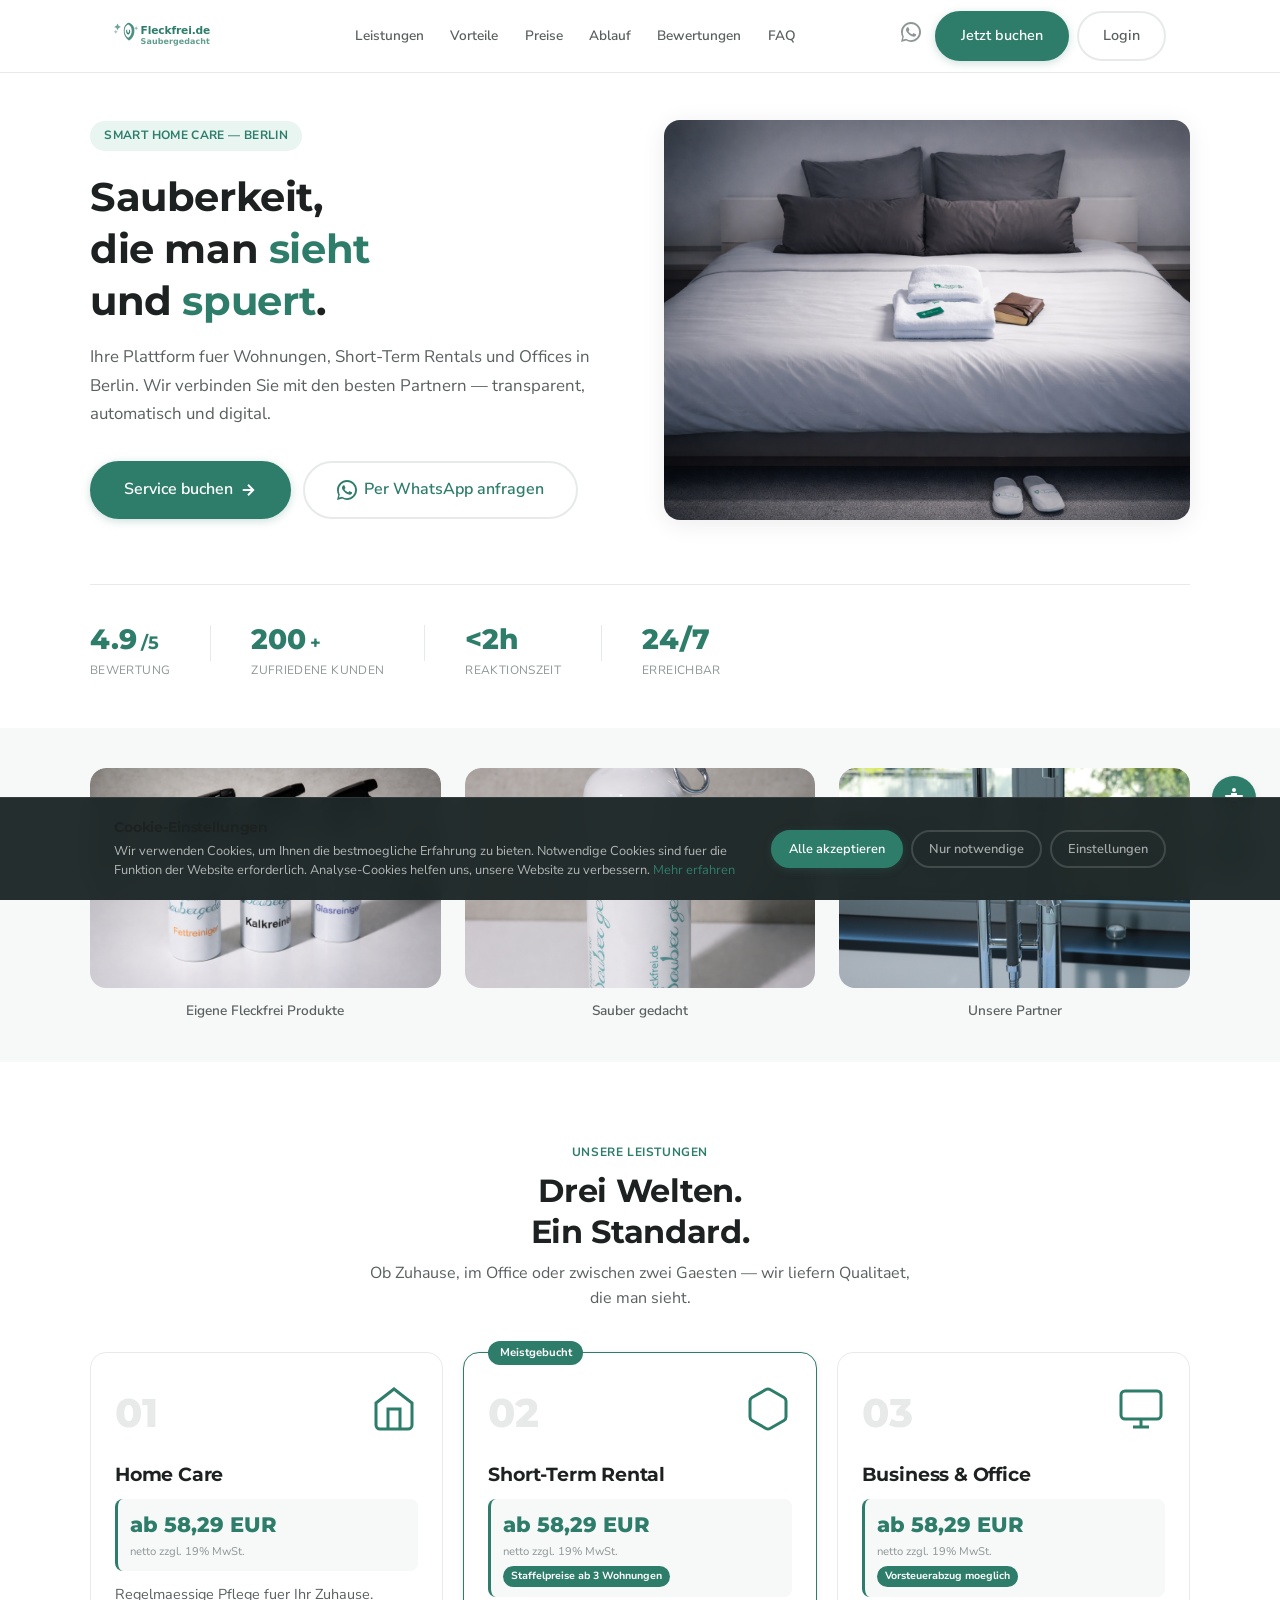
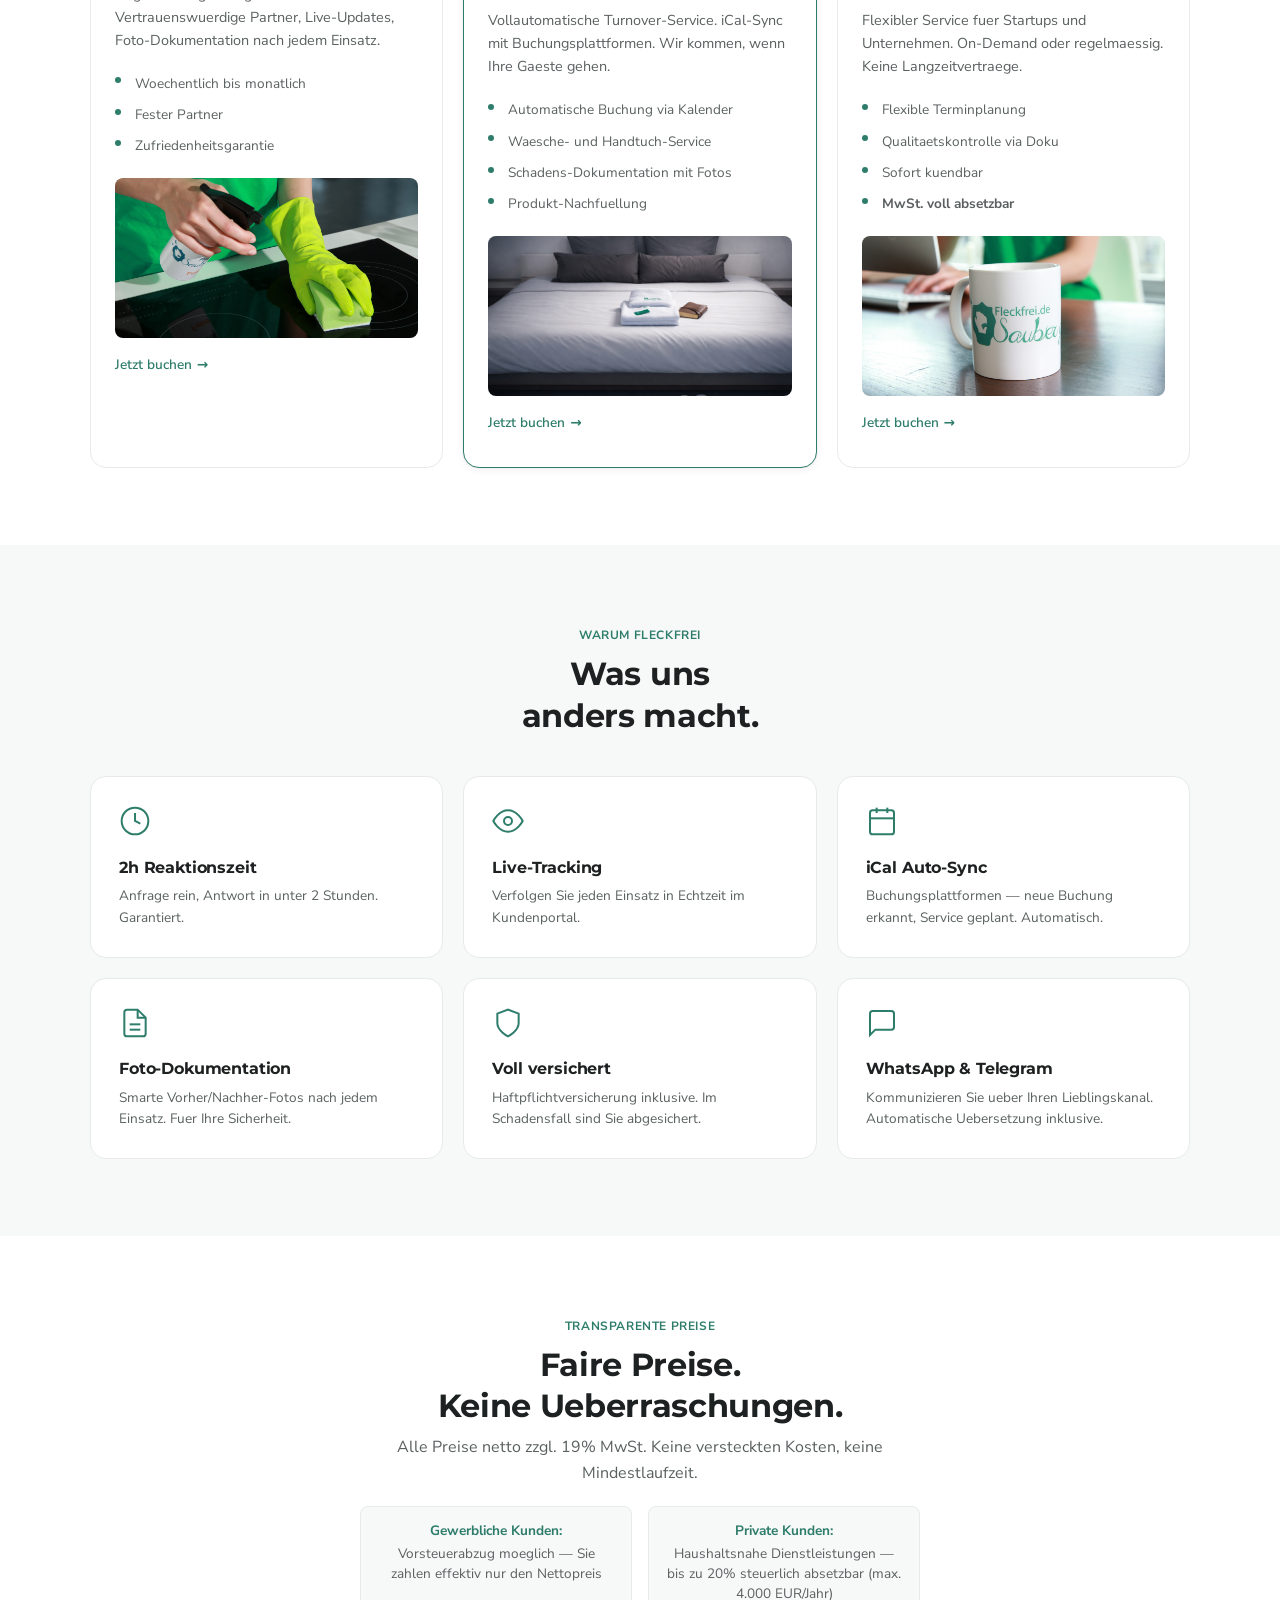
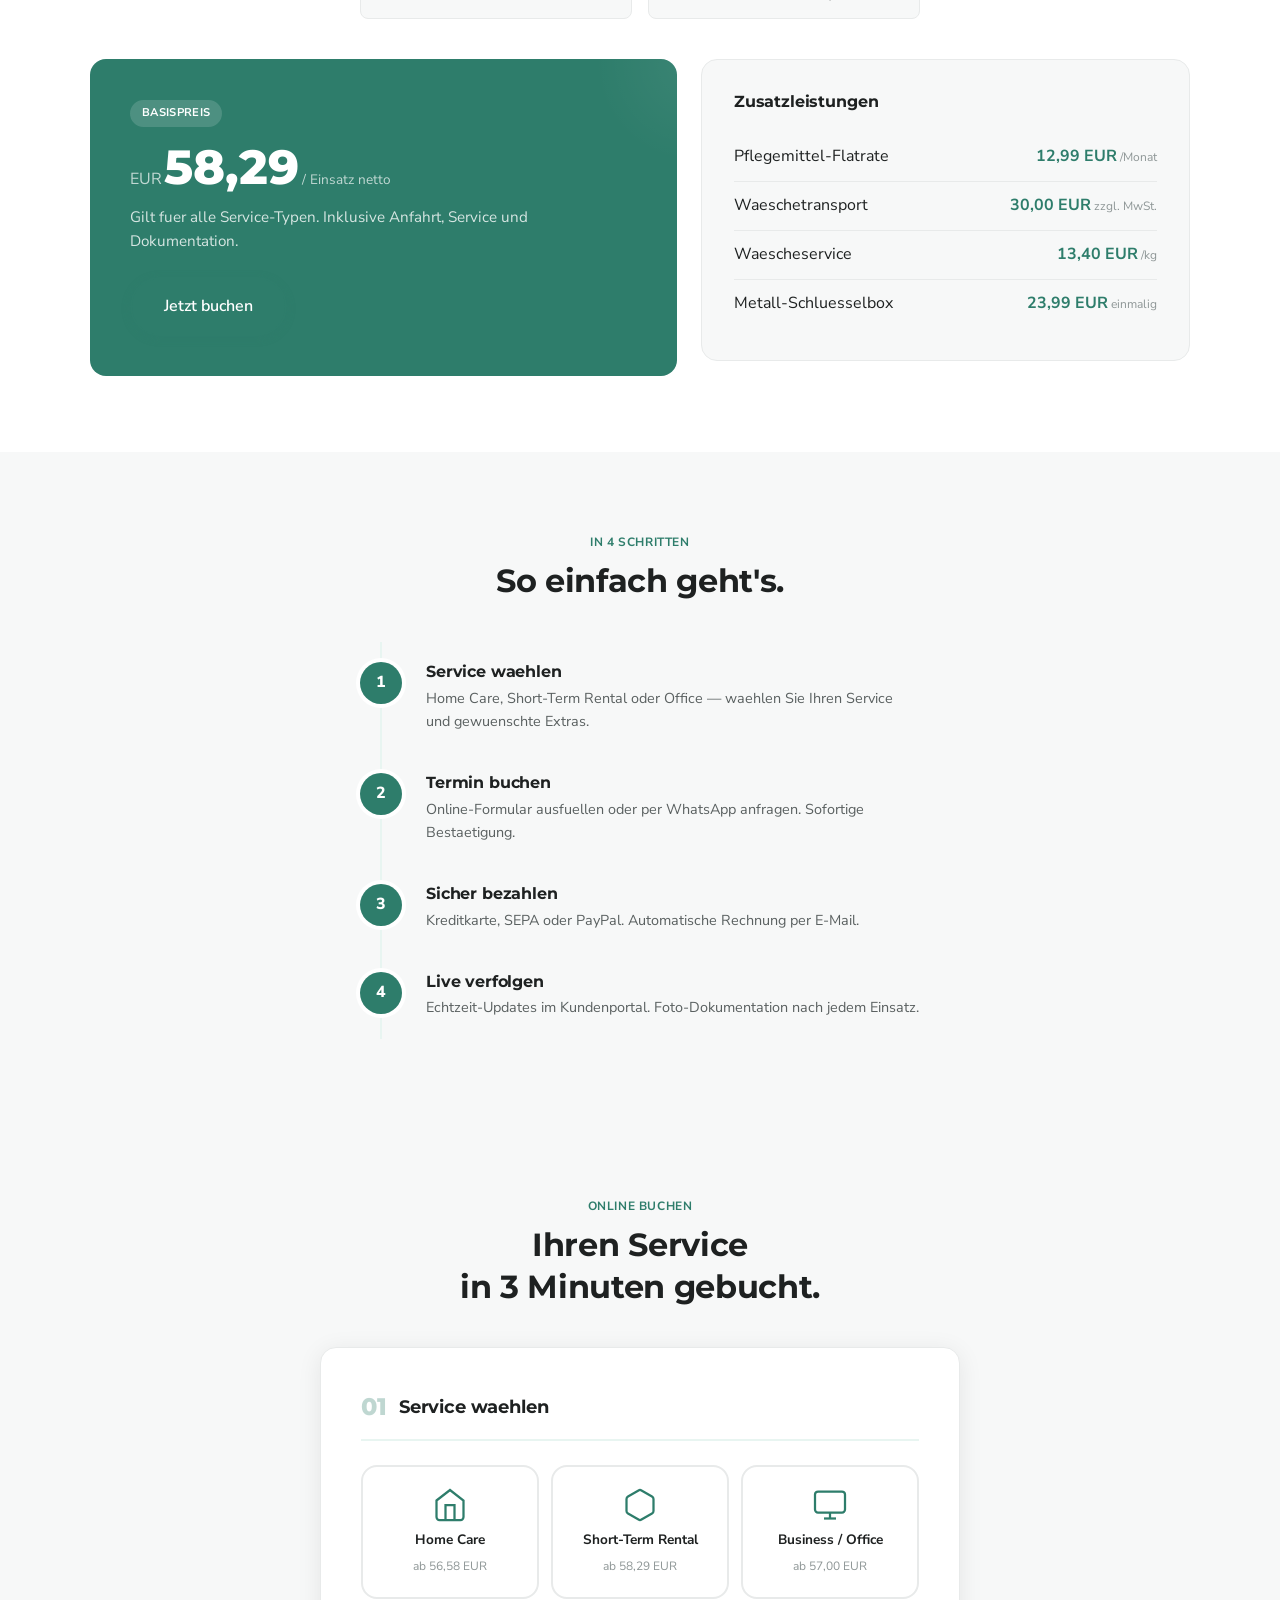
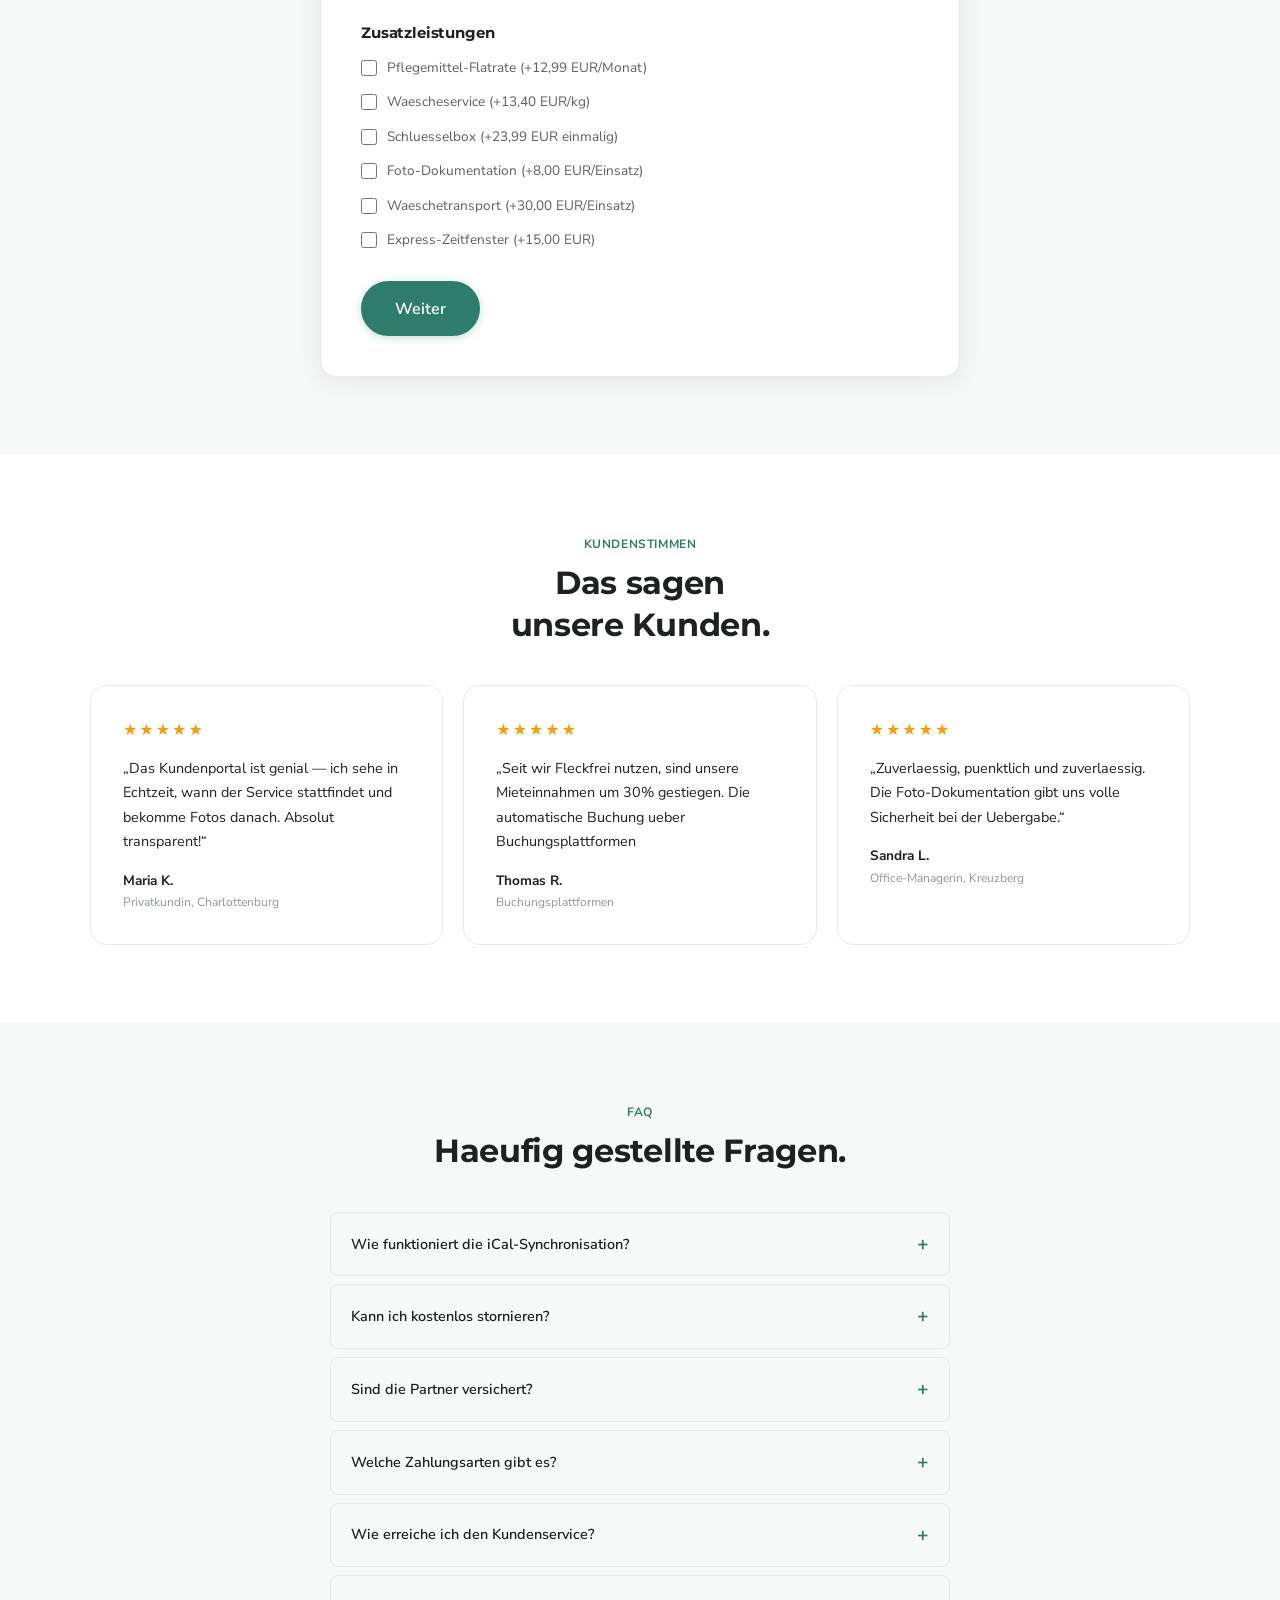
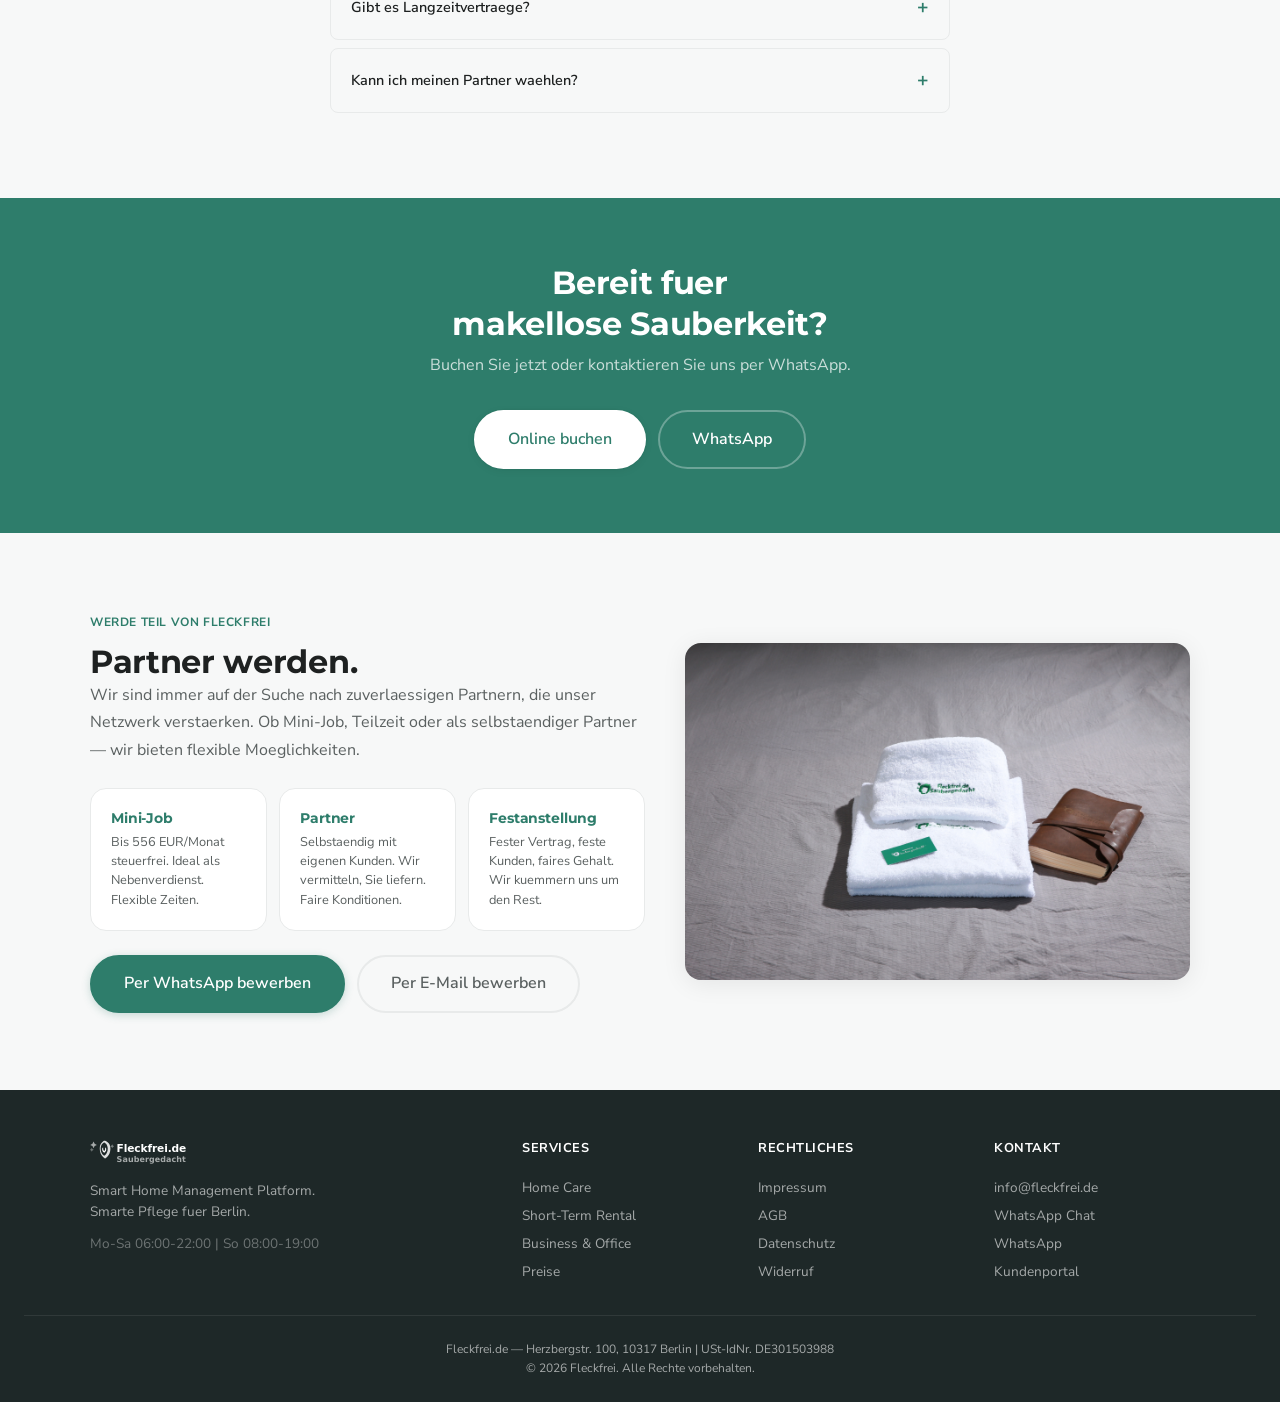
==== commit 1f6cc795: "Session 19 MARATHON 2026-04-13: 50+ features in 7h Major deliverables: - Calendar-Color-Standard pla" ====
--- a/website/index.html
+++ b/website/index.html
@@ -4,7 +4,7 @@
   <meta charset="utf-8"/>
   <meta name="viewport" content="width=device-width,initial-scale=1"/>
   <title>Fleckfrei — Smart Home Care Berlin | Smart. Sauber. Zuverlaessig.</title>
-  <meta name="description" content="Fleckfrei — Home Care Service in Berlin fuer Wohnungen, Short-Term Rentals und Offices. Online buchen, live verfolgen. Ab 56,58 EUR netto."/>
+  <meta name="description" content="Fleckfrei — Home Care Service in Berlin fuer Wohnungen, Short-Term Rentals und Offices. Online buchen, live verfolgen. Ab 58,29 EUR netto."/>
   <meta name="keywords" content="Home Care Berlin, Smart Home Management, Buchungsplattformen"/>
   <meta name="robots" content="index,follow"/>
   <meta name="author" content="Fleckfrei"/>
@@ -13,7 +13,7 @@
 
   <!-- Open Graph -->
   <meta property="og:title" content="Fleckfrei — Smart Home Care Berlin"/>
-  <meta property="og:description" content="Berlins smartester Home Care Service. Online buchen, live verfolgen. Ab 56,58 EUR."/>
+  <meta property="og:description" content="Berlins smartester Home Care Service. Online buchen, live verfolgen. Ab 58,29 EUR."/>
   <meta property="og:url" content="https://fleckfrei.de/"/>
   <meta property="og:type" content="website"/>
   <meta property="og:locale" content="de_DE"/>
@@ -22,7 +22,7 @@
   <!-- Twitter Card -->
   <meta name="twitter:card" content="summary_large_image"/>
   <meta name="twitter:title" content="Fleckfrei — Smart Home Care Berlin"/>
-  <meta name="twitter:description" content="Smart Home Care ab 56,58 EUR. Online buchen."/>
+  <meta name="twitter:description" content="Smart Home Care ab 58,29 EUR. Online buchen."/>
   <meta name="twitter:image" content="https://fleckfrei.de/img/hero-bed.png"/>
   <meta property="og:image:width" content="1200"/>
   <meta property="og:image:height" content="630"/>
@@ -67,9 +67,9 @@
       "@type":"OfferCatalog",
       "name":"Home Care Services",
       "itemListElement":[
-        {"@type":"Offer","itemOffered":{"@type":"Service","name":"Home Care"},"price":"56.58","priceCurrency":"EUR"},
-        {"@type":"Offer","itemOffered":{"@type":"Service","name":"Short-Term Rental Service"},"price":"56.58","priceCurrency":"EUR"},
-        {"@type":"Offer","itemOffered":{"@type":"Service","name":"Business Service"},"price":"56.58","priceCurrency":"EUR"}
+        {"@type":"Offer","itemOffered":{"@type":"Service","name":"Home Care"},"price":"58.29","priceCurrency":"EUR"},
+        {"@type":"Offer","itemOffered":{"@type":"Service","name":"Short-Term Rental Service"},"price":"58.29","priceCurrency":"EUR"},
+        {"@type":"Offer","itemOffered":{"@type":"Service","name":"Business Service"},"price":"58.29","priceCurrency":"EUR"}
       ]
     }
   }
@@ -214,7 +214,7 @@
         </div>
         <h3>Home Care</h3>
         <div class="service-card__price">
-          <span class="service-card__amount">ab 56,58 EUR</span>
+          <span class="service-card__amount">ab 58,29 EUR</span>
           <span class="service-card__vat">netto zzgl. 19% MwSt.</span>
         </div>
         <p>Regelmaessige Pflege fuer Ihr Zuhause. Vertrauenswuerdige Partner, Live-Updates, Foto-Dokumentation nach jedem Einsatz.</p>
@@ -237,7 +237,7 @@
         </div>
         <h3>Short-Term Rental</h3>
         <div class="service-card__price">
-          <span class="service-card__amount">ab 56,58 EUR</span>
+          <span class="service-card__amount">ab 58,29 EUR</span>
           <span class="service-card__vat">netto zzgl. 19% MwSt.</span>
           <span class="service-card__vat-badge">Staffelpreise ab 3 Wohnungen</span>
         </div>
@@ -261,7 +261,7 @@
         </div>
         <h3>Business &amp; Office</h3>
         <div class="service-card__price">
-          <span class="service-card__amount">ab 56,58 EUR</span>
+          <span class="service-card__amount">ab 58,29 EUR</span>
           <span class="service-card__vat">netto zzgl. 19% MwSt.</span>
           <span class="service-card__vat-badge">Vorsteuerabzug moeglich</span>
         </div>
@@ -355,7 +355,7 @@
           <span class="pricing__badge">Basispreis</span>
           <div class="pricing__amount">
             <span class="pricing__currency">EUR</span>
-            <span class="pricing__number">56,58</span>
+            <span class="pricing__number">58,29</span>
             <span class="pricing__period">/ Einsatz netto</span>
           </div>
           <p>Gilt fuer alle Service-Typen. Inklusive Anfahrt, Service und Dokumentation.</p>
@@ -453,7 +453,7 @@
             <div class="book__option-card">
               <svg width="36" height="36" viewBox="0 0 24 24" fill="none" stroke="currentColor" stroke-width="1.5"><path d="M21 16V8a2 2 0 00-1-1.73l-7-4a2 2 0 00-2 0l-7 4A2 2 0 003 8v8a2 2 0 001 1.73l7 4a2 2 0 002 0l7-4A2 2 0 0021 16z"/></svg>
               <strong>Short-Term Rental</strong>
-              <span class="book__dynamic-price" data-type="str">ab 56,58 EUR</span>
+              <span class="book__dynamic-price" data-type="str">ab 58,29 EUR</span>
             </div>
           </label>
           <label class="book__option">
@@ -461,7 +461,7 @@
             <div class="book__option-card">
               <svg width="36" height="36" viewBox="0 0 24 24" fill="none" stroke="currentColor" stroke-width="1.5"><rect x="2" y="3" width="20" height="14" rx="2"/><line x1="8" y1="21" x2="16" y2="21"/><line x1="12" y1="17" x2="12" y2="21"/></svg>
               <strong>Business / Office</strong>
-              <span class="book__dynamic-price" data-type="office">ab 56,58 EUR</span>
+              <span class="book__dynamic-price" data-type="office">ab 57,00 EUR</span>
             </div>
           </label>
         </div>
@@ -795,5 +795,5 @@
 <script src="js/pricing-engine.js"></script>
 <script src="js/fleckfrei.js"></script>
 <script src="js/gdpr.js"></script>
-</body>
+<script defer src="js/prices-loader.js?v=20260413"></script></body>
 </html>
